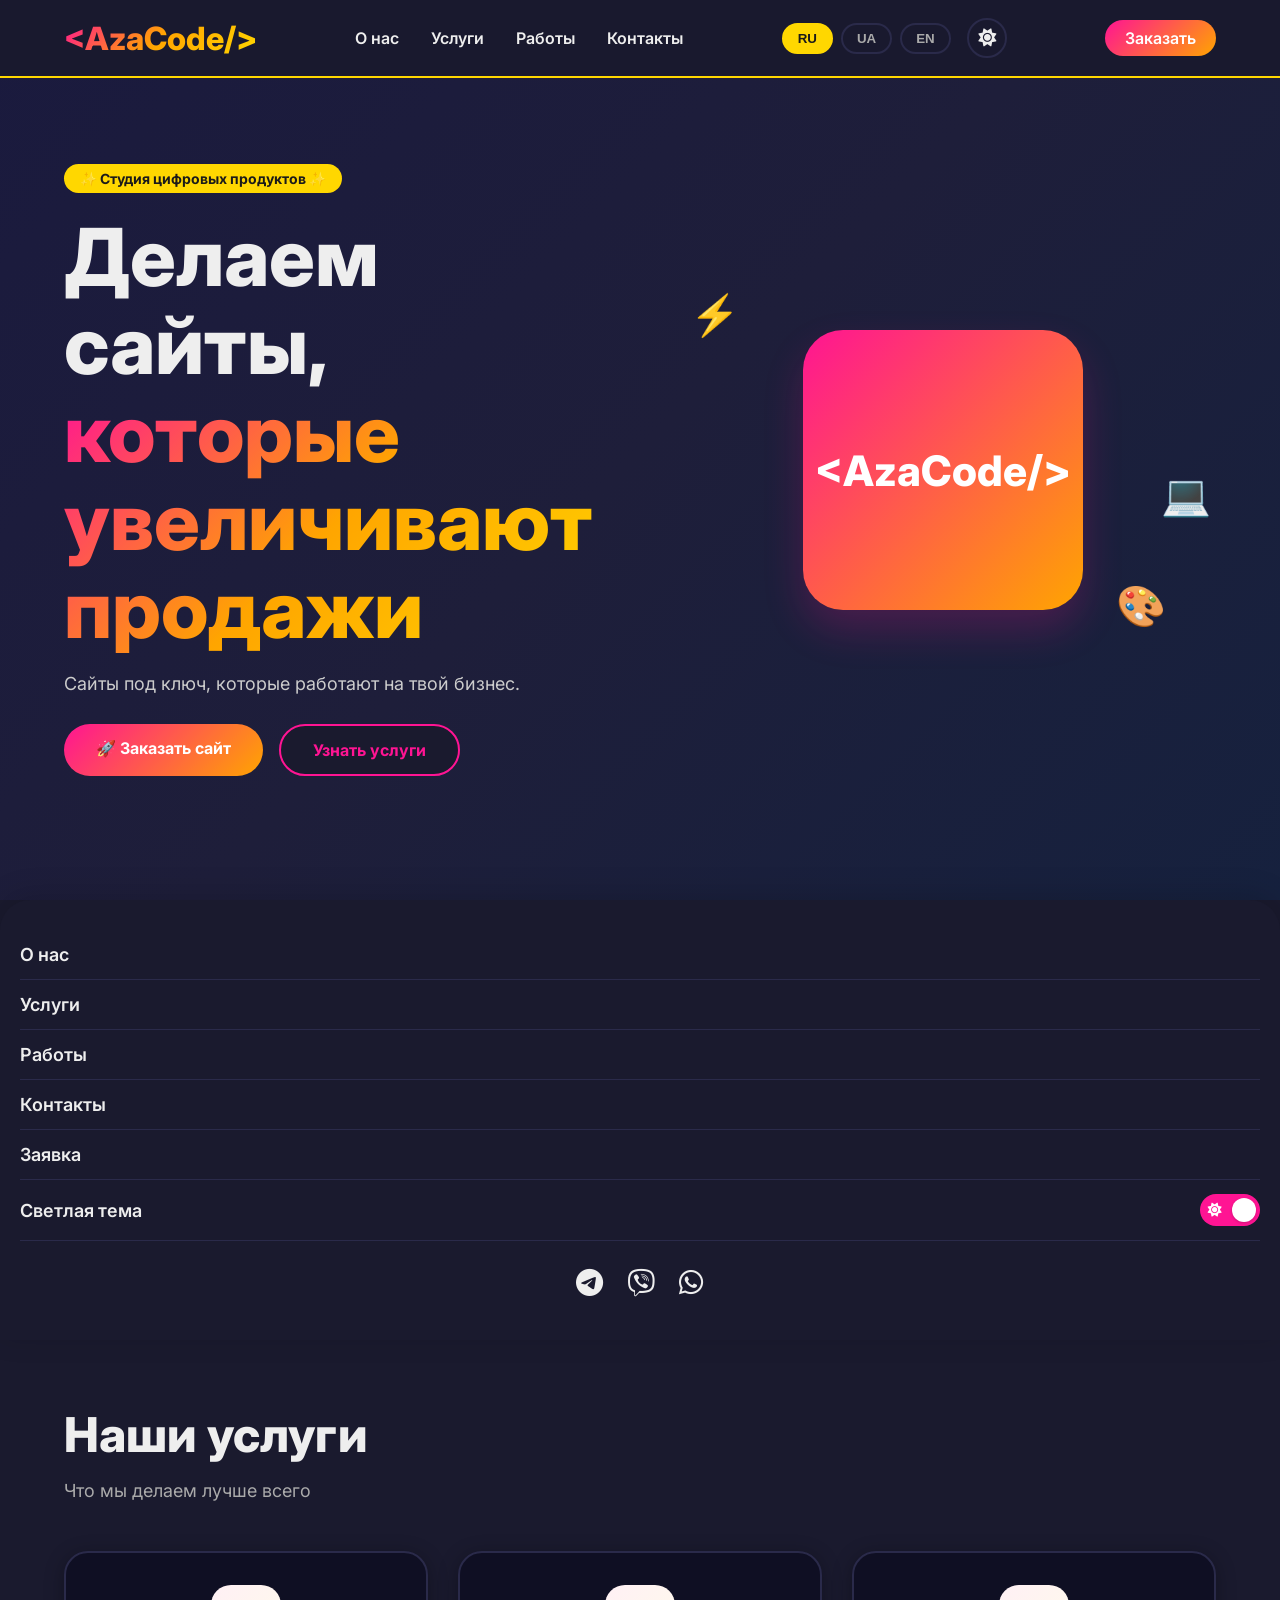
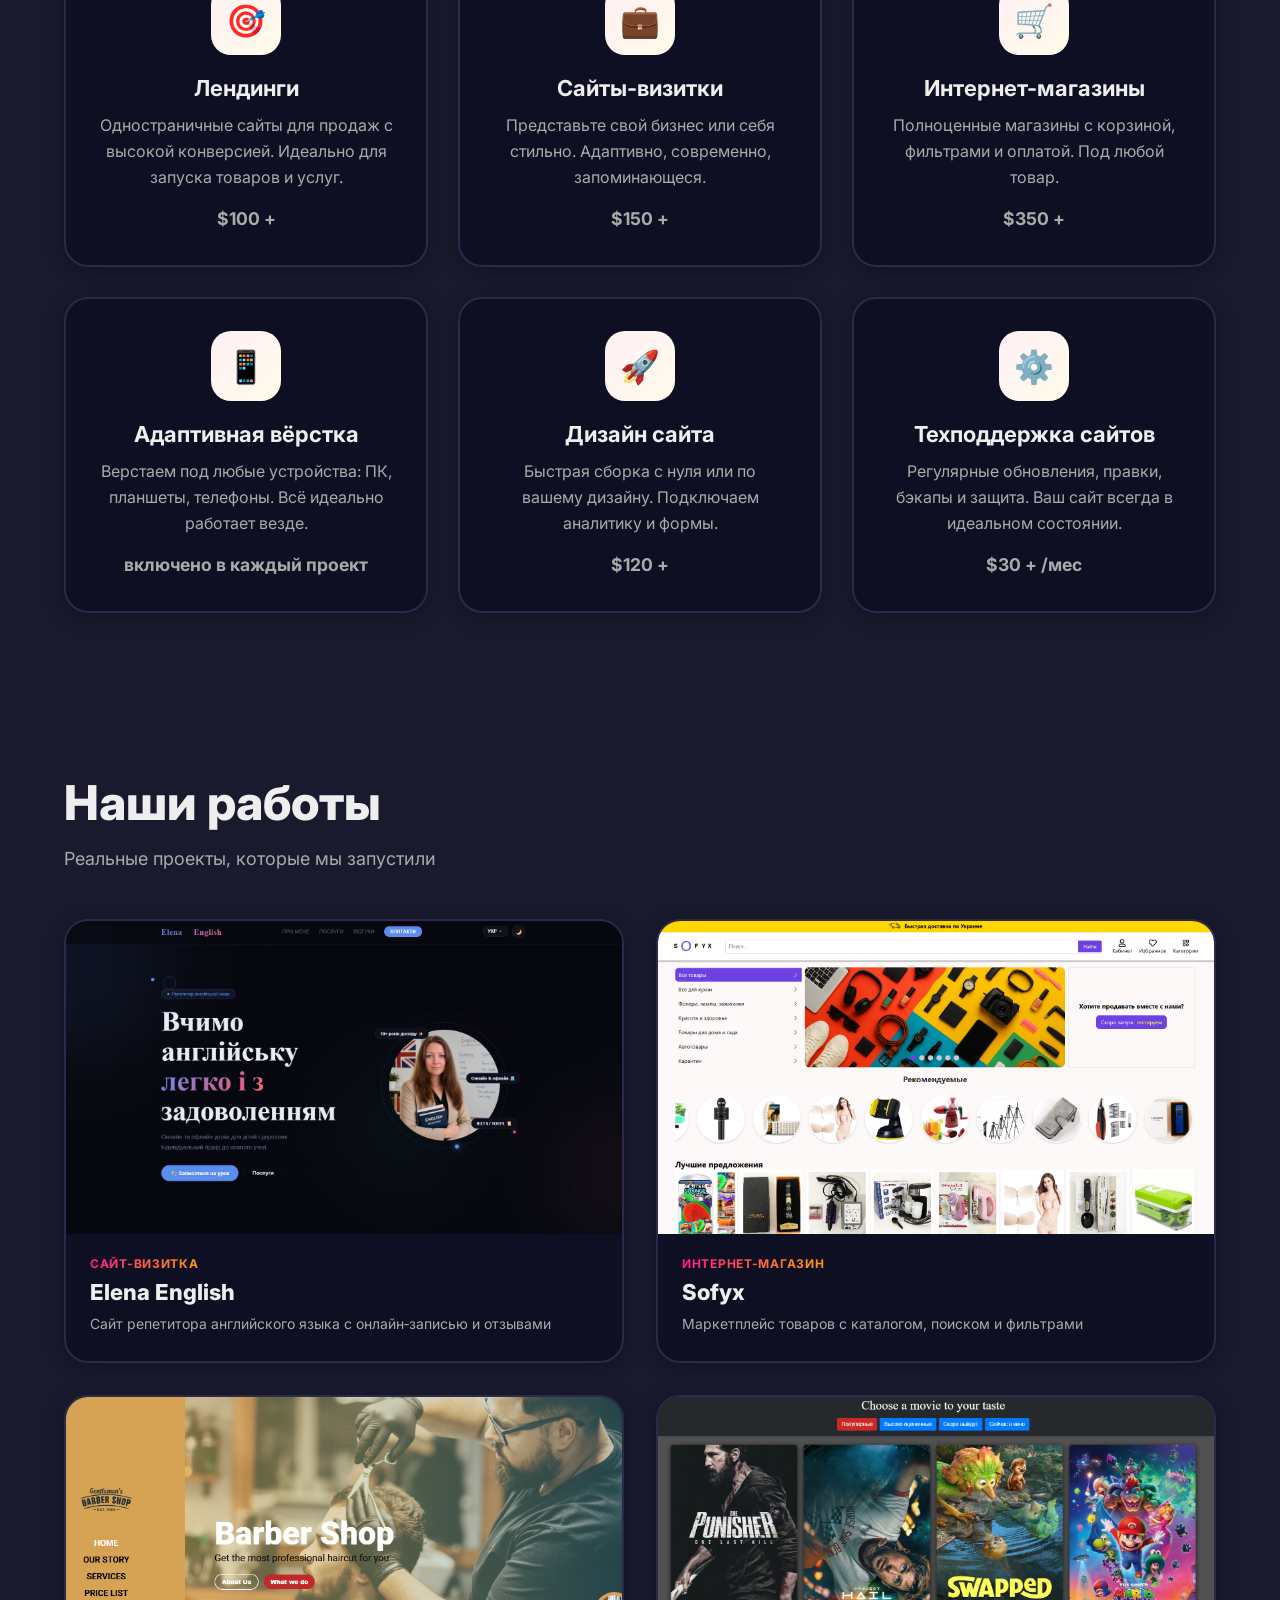
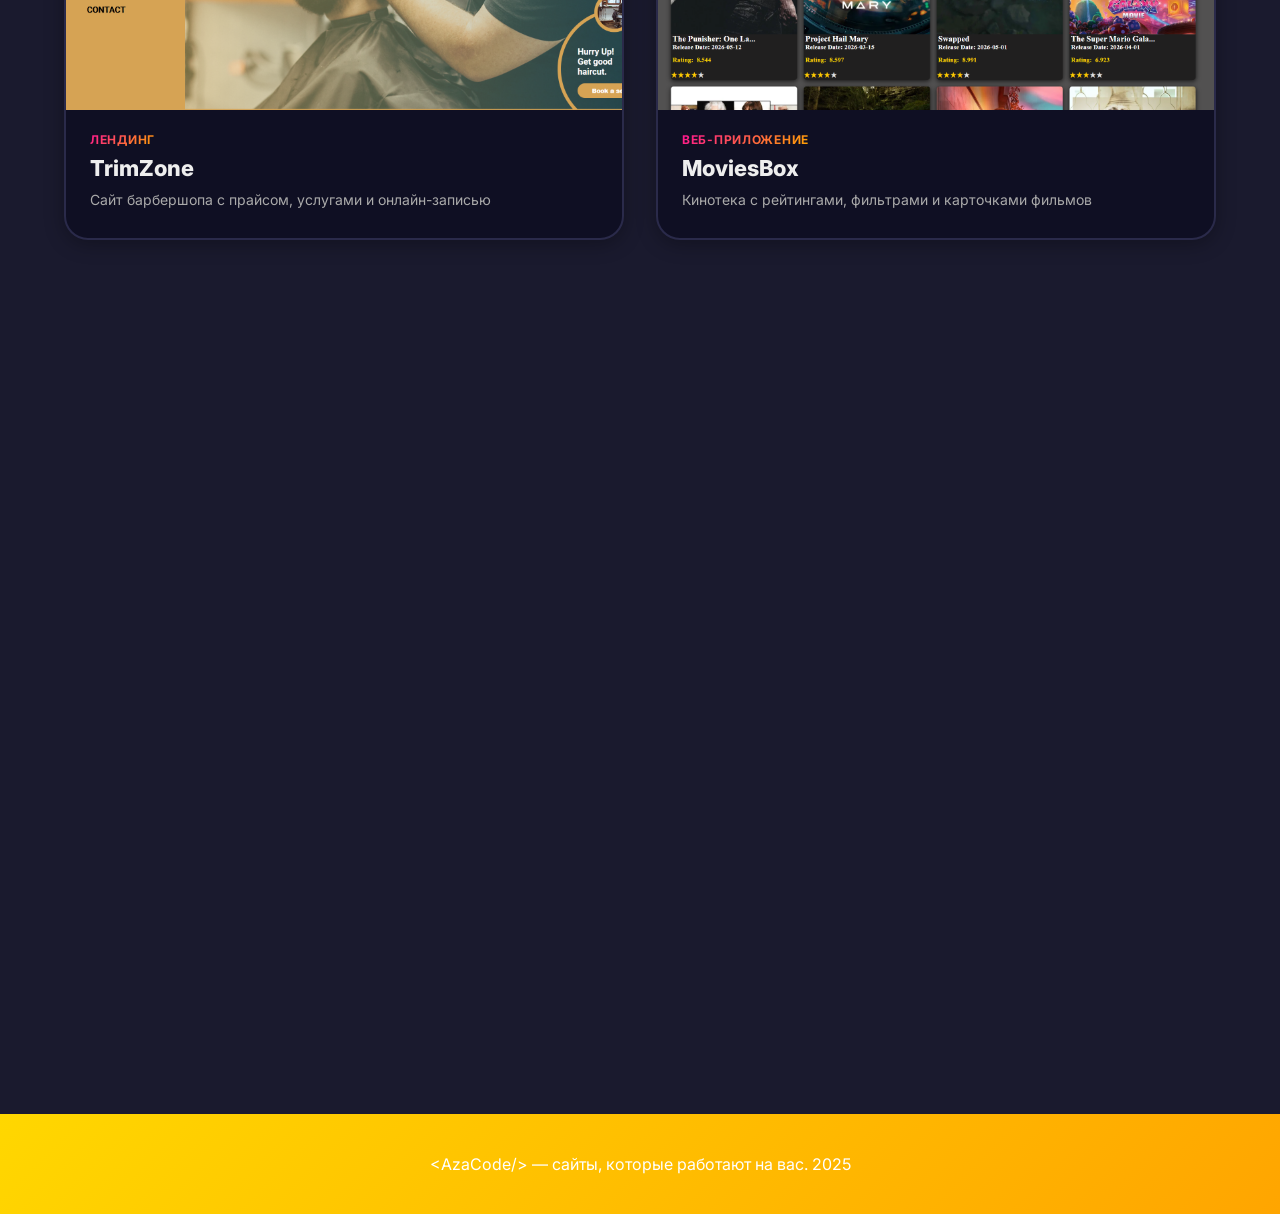
==== index.html @ 46fecec4 "add gt4 new" ====
<!doctype html>
<html lang="ru">
   <head>
      <meta charset="UTF-8" />
      <meta
         name="description"
         content="AzaCode — разработка сайтов под ключ. Лендинги, интернет-магазины, сайты-визитки. Быстро, современно, с гарантией результата."
      />
      <meta
         name="keywords"
         content="разработка сайтов, лендинг, интернет-магазин, сайт под ключ, веб-дизайн"
      />
      <meta name="robots" content="index, follow" />
      <meta
         property="og:title"
         content="AzaCode | Разработка сайтов под ключ"
      />
      <meta
         property="og:description"
         content="Лендинги, магазины, визитки. Сайты которые работают на твой бизнес."
      />
      <meta property="og:url" content="https://azacode.pro/" />
      <meta property="og:type" content="website" />
      <meta name="viewport" content="width=device-width,initial-scale=1" />
      <title>AzaCode | Разработка сайтов под ключ</title>
      <link
         href="https://fonts.googleapis.com/css2?family=Inter:opsz,wght@14..32,400;14..32,500;14..32,600;14..32,700;14..32,800&display=swap"
         rel="stylesheet"
      />
      <link
         rel="stylesheet"
         href="https://cdnjs.cloudflare.com/ajax/libs/font-awesome/6.5.1/css/all.min.css"
      />
      <link rel="icon" type="image/png" sizes="32x32" href="img/logo.png" />
      <link rel="apple-touch-icon" sizes="180x180" href="img/logo.png" />
      <link rel="stylesheet" href="style.css" />

      <!-- Google tag (gtag.js) -->
      <script
         async
         src="https://www.googletagmanager.com/gtag/js?id=G-RHN0XKYNJ7"
      ></script>
      <script>
         window.dataLayer = window.dataLayer || [];
         function gtag() {
            dataLayer.push(arguments);
         }
         gtag("js", new Date());
         gtag("config", "G-RHN0XKYNJ7");
         gtag("config", "AW-18307863906");
      </script>
   </head>

   <body>
      <!-- Навигация -->
      <nav>
         <div class="container">
            <a href="#" class="logo">&lt;AzaCode/&gt;</a>

            <ul class="nav-links">
               <li><a href="#about" data-nav="about">О нас</a></li>
               <li><a href="#services" data-nav="services">Услуги</a></li>
               <li><a href="#works" data-nav="works">Работы</a></li>
               <li><a href="#contact" data-nav="contact">Контакты</a></li>
               <li><a href="#contactForm" data-nav="contactForm">Заявка</a></li>
            </ul>

            <div class="controls">
               <div class="lang-switch desktop-lang">
                  <button class="lang-btn active" data-lang="ru">RU</button>
                  <button class="lang-btn" data-lang="uk">UA</button>
                  <button class="lang-btn" data-lang="en">EN</button>
               </div>
               <button
                  class="theme-toggle"
                  id="themeToggle"
                  aria-label="Переключить тему"
               >
                  <i class="fas fa-moon"></i>
               </button>
            </div>

            <a href="#contactForm" class="order-btn">Заказать</a>

            <!-- Мобильный дропдаун языка -->
            <div class="nav-lang-mobile" id="navLangMobile">
               <button class="nav-lang-trigger" id="navLangTrigger">
                  <span id="navLangCurrent">РУС</span>
                  <i class="fas fa-chevron-down" id="navLangArrow"></i>
               </button>
               <div class="nav-lang-dropdown" id="navLangDropdown">
                  <button class="nav-lang-option active" data-lang="ru">
                     РУС
                  </button>
                  <button class="nav-lang-option" data-lang="uk">УКР</button>
                  <button class="nav-lang-option" data-lang="en">ENG</button>
               </div>
            </div>

            <button class="hamburger" id="hamburgerBtn">
               <span></span><span></span><span></span>
            </button>
         </div>
      </nav>

      <!-- мобильное меню -->
      <div class="mobile-nav" id="mobileNav">
         <a href="#about" class="mobile-link" data-nav="about">О нас</a>
         <a href="#services" class="mobile-link" data-nav="services">Услуги</a>
         <a href="#works" class="mobile-link" data-nav="works">Работы</a>
         <a href="#contact" class="mobile-link" data-nav="contact">Контакты</a>
         <a href="#contactForm" class="mobile-link" data-nav="contactForm"
            >Заявка</a
         >

         <div class="mobile-theme-row">
            <span>Тёмная тема</span>
            <button class="theme-toggle-mobile" id="themeToggleMobile">
               <i class="fas fa-moon"></i>
            </button>
         </div>

         <div class="mobile-social">
            <a href="#" style="pointer-events: none; opacity: 0.4">
               <i class="fab fa-tiktok"></i>
            </a>
            <a href="https://t.me/albertovich_alex" target="_blank">
               <i class="fab fa-telegram"></i>
            </a>
            <a href="viber://chat?number=+380962363025" target="_blank">
               <i class="fab fa-viber"></i>
            </a>
            <a href="https://wa.me/380962363025" target="_blank">
               <i class="fab fa-whatsapp"></i>
            </a>
            <a href="#" style="pointer-events: none; opacity: 0.4">
               <i class="fab fa-instagram"></i>
            </a>
            <a href="#" style="pointer-events: none; opacity: 0.4">
               <i class="fab fa-facebook"></i>
            </a>
         </div>
         <div class="mobile-lang">
            <button class="lang-btn active" data-lang="ru">RU</button>
            <button class="lang-btn" data-lang="uk">UA</button>
            <button class="lang-btn" data-lang="en">EN</button>
         </div>
      </div>
      <div class="mobile-theme"></div>

      <!-- hero -->
      <section class="hero">
         <div class="container">
            <div class="hero-grid">
               <div class="fly-from-center">
                  <div class="hero-badge">✨ Студия цифровых продуктов ✨</div>
                  <h1>
                     <span>Делаем сайты,</span
                     ><span class="accent-text"
                        >которые увеличивают продажи</span
                     >
                  </h1>
                  <p>Сайты под ключ, которые работают на твой бизнес.</p>
                  <div class="hero-buttons">
                     <a href="#contactForm" class="btn btn-primary"
                        >🚀 Заказать сайт</a
                     >
                     <a href="#services" class="btn btn-outline"
                        >Узнать услуги</a
                     >
                  </div>
               </div>
               <div class="hero-visual fly-from-center">
                  <div class="floating-box">&lt;AzaCode/&gt;</div>
                  <div class="floating-icon1">⚡</div>
                  <div class="floating-icon2">🎨</div>
                  <div class="floating-icon3">💻</div>
               </div>
            </div>
         </div>
      </section>

      <!-- О нас -->
      <section id="about">
         <div class="container">
            <div class="about-content fade-up">
               <h2 class="section-title">О нас</h2>
               <p>
                  <strong
                     ><span class="accent-logo">&lt;AzaCode/&gt;</span></strong
                  >
                  <span id="aboutText">
                     — это команда разработчиков и дизайнеров, которые создают
                     сайты, решающие задачи бизнеса. Мы любим яркий дизайн,
                     быструю вёрстку и довольных клиентов. Работаем под ключ —
                     от идеи до запуска. Ваш успех — наша главная цель!</span
                  >
               </p>
            </div>
         </div>
      </section>

      <!-- services -->
      <section id="services">
         <div class="container">
            <h2 class="section-title fade-up">Наши услуги</h2>
            <p class="section-sub fade-up">Что мы делаем лучше всего</p>
            <div class="services-grid">
               <div class="service-card fade-up">
                  <div class="service-icon">🎯</div>
                  <h3>Лендинги</h3>
                  <p>
                     Одностраничные сайты для продаж с высокой конверсией.
                     Идеально для запуска товаров и услуг.
                  </p>
                  <p class="service-price">$100 +</p>
               </div>
               <div class="service-card fade-up">
                  <div class="service-icon">💼</div>
                  <h3>Сайты-визитки</h3>
                  <p>
                     Представьте свой бизнес или себя стильно. Адаптивно,
                     современно, запоминающеся.
                  </p>
                  <p class="service-price">$150 +</p>
               </div>
               <div class="service-card fade-up">
                  <div class="service-icon">🛒</div>
                  <h3>Интернет-магазины</h3>
                  <p>
                     Полноценные магазины с корзиной, фильтрами и оплатой. Под
                     любой товар.
                  </p>
                  <p class="service-price">$350 +</p>
               </div>
               <div class="service-card fade-up">
                  <div class="service-icon">📱</div>
                  <h3>Адаптивная вёрстка</h3>
                  <p>
                     Верстаем под любые устройства: ПК, планшеты, телефоны. Всё
                     идеально работает везде.
                  </p>
                  <p class="service-price">включено в каждый проект</p>
               </div>
               <div class="service-card fade-up">
                  <div class="service-icon">🚀</div>
                  <h3>Дизайн сайта</h3>
                  <p>
                     Быстрая сборка с нуля или по вашему дизайну. Подключаем
                     аналитику и формы.
                  </p>
                  <p class="service-price">$120 +</p>
               </div>
               <div class="service-card fade-up">
                  <div class="service-icon">⚙️</div>
                  <h3>Техподдержка сайтов</h3>
                  <p>
                     Регулярные обновления, правки, бэкапы и защита. Ваш сайт
                     всегда в идеальном состоянии.
                  </p>
                  <p class="service-price">$30 + /мес</p>
               </div>
            </div>
         </div>
      </section>

      <!-- works -->
      <section id="works">
         <div class="container">
            <h2 class="section-title fade-up">Наши работы</h2>
            <p class="section-sub fade-up">
               Реальные проекты, которые мы запустили
            </p>
            <div class="portfolio-grid">
               <a
                  href="https://english-site-chi.vercel.app/"
                  target="_blank"
                  class="portfolio-card fade-up"
               >
                  <div class="portfolio-img-wrap">
                     <img
                        src="img/english-site.jpg"
                        alt="Elena English"
                        class="portfolio-img"
                     />
                     <div class="portfolio-hover">
                        <span class="portfolio-visit"
                           >Открыть сайт <i class="fas fa-arrow-right"></i
                        ></span>
                     </div>
                  </div>
                  <div class="portfolio-info">
                     <span class="portfolio-tag">Сайт-визитка</span>
                     <h3 class="portfolio-title">Elena English</h3>
                     <p class="portfolio-desc">
                        Сайт репетитора английского языка с онлайн‑записью и
                        отзывами
                     </p>
                  </div>
               </a>
               <a
                  href="https://sofyx.vercel.app/"
                  target="_blank"
                  class="portfolio-card fade-up"
               >
                  <div class="portfolio-img-wrap">
                     <img
                        src="img/sofyx-site.jpg"
                        alt="Sofyx"
                        class="portfolio-img"
                     />
                     <div class="portfolio-hover">
                        <span class="portfolio-visit"
                           >Открыть сайт <i class="fas fa-arrow-right"></i
                        ></span>
                     </div>
                  </div>
                  <div class="portfolio-info">
                     <span class="portfolio-tag">Интернет-магазин</span>
                     <h3 class="portfolio-title">Sofyx</h3>
                     <p class="portfolio-desc">
                        Маркетплейс товаров с каталогом, поиском и фильтрами
                     </p>
                  </div>
               </a>
               <a
                  href="https://trimzone.vercel.app/"
                  target="_blank"
                  class="portfolio-card fade-up"
               >
                  <div class="portfolio-img-wrap">
                     <img
                        src="img/trimzone-site.jpg"
                        alt="TrimZone"
                        class="portfolio-img"
                     />
                     <div class="portfolio-hover">
                        <span class="portfolio-visit"
                           >Открыть сайт <i class="fas fa-arrow-right"></i
                        ></span>
                     </div>
                  </div>
                  <div class="portfolio-info">
                     <span class="portfolio-tag">Лендинг</span>
                     <h3 class="portfolio-title">TrimZone</h3>
                     <p class="portfolio-desc">
                        Сайт барбершопа с прайсом, услугами и онлайн-записью
                     </p>
                  </div>
               </a>
               <a
                  href="https://moviesbox.vercel.app/"
                  target="_blank"
                  class="portfolio-card fade-up"
               >
                  <div class="portfolio-img-wrap">
                     <img
                        src="img/moviesbox-site.jpg"
                        alt="MoviesBox"
                        class="portfolio-img"
                     />
                     <div class="portfolio-hover">
                        <span class="portfolio-visit"
                           >Открыть сайт <i class="fas fa-arrow-right"></i
                        ></span>
                     </div>
                  </div>
                  <div class="portfolio-info">
                     <span class="portfolio-tag">Веб-приложение</span>
                     <h3 class="portfolio-title">MoviesBox</h3>
                     <p class="portfolio-desc">
                        Кинотека с рейтингами, фильтрами и карточками фильмов
                     </p>
                  </div>
               </a>
            </div>
         </div>
      </section>

      <!-- contact -->
      <section id="contact">
         <div class="container">
            <div class="contact-grid">
               <div class="slide-left">
                  <h2 class="section-title">Свяжитесь с нами</h2>
                  <p class="section-sub">
                     Мы на связи 24/7. Напишите — обсудим ваш проект
                  </p>
                  <div class="social-links">
                     <a
                        href="https://wa.me/380962363025"
                        target="_blank"
                        class="social-link"
                        ><i class="fab fa-whatsapp"></i> WhatsApp</a
                     >
                     <a
                        href="https://t.me/albertovich_alex"
                        target="_blank"
                        class="social-link"
                        ><i class="fab fa-telegram"></i> Telegram</a
                     >
                     <a
                        href="viber://chat?number=+380962363025"
                        target="_blank"
                        class="social-link"
                        ><i class="fab fa-viber"></i> Viber</a
                     >
                     <a
                        href="#"
                        style="pointer-events: none; opacity: 0.4"
                        class="social-link"
                     >
                        <i class="fab fa-tiktok"></i> TikTok
                        <span class="soon-badge">скоро</span>
                     </a>
                     <a
                        href="#"
                        style="pointer-events: none; opacity: 0.4"
                        class="social-link"
                     >
                        <i class="fab fa-instagram"></i> Instagram
                        <span class="soon-badge">скоро</span>
                     </a>
                     <a
                        href="#"
                        style="pointer-events: none; opacity: 0.4"
                        class="social-link"
                     >
                        <i class="fab fa-facebook"></i> Facebook
                        <span class="soon-badge">скоро</span>
                     </a>
                  </div>
               </div>
               <div class="contact-form slide-right" id="contactForm">
                  <h3 style="margin-bottom: 20px">Отправить заявку</h3>
                  <form id="requestForm">
                     <div class="form-group">
                        <input
                           type="text"
                           id="userName"
                           placeholder="Ваше имя"
                           required
                        />
                        <span class="error-msg" id="nameError"></span>
                     </div>

                     <!-- выбор связи  -->
                     <div class="form-group">
                        <label class="radio-label" id="contactMethodLabel"
                           >Выберите удобную связь</label
                        >
                        <div class="contact-method" id="contactMethod">
                           <label class="radio-option">
                              <input
                                 type="radio"
                                 name="contactMethod"
                                 value="Telegram"
                                 checked
                                 required
                              />
                              <span
                                 ><i class="fab fa-telegram"></i> Telegram</span
                              >
                           </label>
                           <label class="radio-option">
                              <input
                                 type="radio"
                                 name="contactMethod"
                                 value="Viber"
                              />
                              <span><i class="fab fa-viber"></i> Viber</span>
                           </label>
                           <label class="radio-option">
                              <input
                                 type="radio"
                                 name="contactMethod"
                                 value="WhatsApp"
                              />
                              <span
                                 ><i class="fab fa-whatsapp"></i> WhatsApp</span
                              >
                           </label>
                        </div>
                        <span class="error-msg" id="methodError"></span>
                     </div>
                     <!-- выбор связи  -->

                     <div class="form-group">
                        <input
                           type="text"
                           id="userContact"
                           placeholder="+380 XX XXX XX XX"
                           required
                        />
                        <span class="error-msg" id="contactError"></span>
                     </div>
                     <div class="form-group">
                        <textarea
                           id="userMessage"
                           placeholder="Кратко опишите задачу: какой сайт нужен, сроки, бюджет"
                           required
                           maxlength="99"
                        ></textarea>
                        <span class="char-counter" id="charCounter"
                           >0 / 99</span
                        >
                        <span class="error-msg" id="messageError"></span>
                     </div>
                     <button type="submit" class="submit-btn" id="submitBtn">
                        📩 Отправить →
                     </button>
                  </form>
               </div>
            </div>
         </div>
      </section>

      <!-- footer -->
      <footer>
         <div class="container">
            <p>
               &lt;AzaCode/&gt;<span id="footerText">
                  — сайты, которые работают на вас. 2025</span
               >
            </p>
         </div>
      </footer>

      <button id="scrollToTopBtn" class="scroll-to-top" aria-label="Наверх">
         <i class="fas fa-arrow-up"></i>
      </button>

      <script src="notify.js"></script>
      <script src="script.js"></script>
   </body>
</html>
---- style.css ----
* {
   margin: 0;
   padding: 0;
   box-sizing: border-box;
}

:root {
   --pink: #ff1493;
   --green: #0f0;
   --yellow: #ffd700;
   --blue: #00bfff;
   --orange: #ffa500;
   --light-pink: #fff0f5;
   --light-green: #f0fff0;
   --light-yellow: #fffbea;
   --light-blue: #f0f8ff;

   --bg-primary: #ffffff;
   --bg-secondary: #f9f9f9;
   --text-primary: #1a1a1a;
   --text-secondary: #555555;
   --text-muted: #666666;
   --border-light: #eeeeee;
   --card-bg: #ffffff;
   --nav-bg: rgba(255, 255, 255, 0.95);
   --mobile-nav-bg: #ffffff;
   --hero-gradient: linear-gradient(
      135deg,
      var(--light-pink) 0%,
      var(--light-yellow) 50%,
      var(--light-green) 100%
   );
   --about-bg: linear-gradient(135deg, var(--light-blue), var(--light-green));
   --work-card-bg: linear-gradient(135deg, #f9f9f9, #fff);
   --work-card-border: 2px dashed var(--orange);
   --work-card-hover-bg: linear-gradient(135deg, #fff, #fff8f0);
   --social-link-bg: var(--light-pink);
   --social-link-hover-bg: var(--pink);
   --shadow-sm: 0 4px 20px rgba(0, 0, 0, 0.05);
   --shadow-md: 0 20px 40px rgba(255, 20, 147, 0.3);
   --shadow-lg: 0 15px 35px rgba(255, 165, 0, 0.2);
}

[data-theme="dark"] {
   --bg-primary: #1a1a2e;
   --bg-secondary: #16213e;
   --text-primary: #eeeeee;
   --text-secondary: #cccccc;
   --text-muted: #aaaaaa;
   --border-light: #2a2a4a;
   --card-bg: #0f0f23;
   --nav-bg: rgba(26, 26, 46, 0.95);
   --mobile-nav-bg: #1a1a2e;
   --hero-gradient: linear-gradient(
      135deg,
      #1a1a3e 0%,
      #1e1e3a 50%,
      #16213e 100%
   );
   --about-bg: linear-gradient(135deg, #1a2a4a, #1a3a2a);
   --work-card-bg: linear-gradient(135deg, #0f0f23, #16213e);
   --work-card-border: 2px dashed #ffa500;
   --work-card-hover-bg: linear-gradient(135deg, #1a1a3e, #2a2a4e);
   --social-link-bg: #2a2a4a;
   --social-link-hover-bg: var(--pink);
   --shadow-sm: 0 4px 20px rgba(0, 0, 0, 0.3);
   --shadow-md: 0 20px 40px rgba(255, 20, 147, 0.2);
   --shadow-lg: 0 15px 35px rgba(255, 165, 0, 0.15);
}

body {
   font-family: "Inter", sans-serif;
   background: var(--bg-primary);
   color: var(--text-primary);
   overflow-x: hidden;
   transition:
      background 0.3s ease,
      color 0.3s ease;
}

@keyframes float1 {
   0%,
   100% {
      transform: translateY(0);
   }
   50% {
      transform: translateY(-8px);
   }
}

@keyframes float2 {
   0%,
   100% {
      transform: translateY(0);
   }
   50% {
      transform: translateY(-12px);
   }
}

@keyframes pulse {
   0%,
   100% {
      transform: scale(1);
   }
   50% {
      transform: scale(1.05);
   }
}

@keyframes btnSuccess {
   0% {
      background: linear-gradient(135deg, var(--pink), var(--orange));
   }
   100% {
      background: linear-gradient(135deg, var(--green), var(--yellow));
   }
}
/* анимация первого блока  */
/* .fly-from-center {
   opacity: 0;
   transform: scale(0) rotate(360deg);
   transition: all 0.7s cubic-bezier(0.34, 1.2, 0.55, 1);
}

.fly-from-center.visible {
   opacity: 1;
   transform: scale(1) rotate(0);
} */

.fade-up {
   opacity: 0;
   transform: translateY(40px);
   transition: all 0.7s ease;
}
.fade-up.visible {
   opacity: 1;
   transform: translateY(0);
}

.slide-left {
   opacity: 0;
   transform: translateX(-60px);
   transition: all 0.6s ease;
}
.slide-left.visible {
   opacity: 1;
   transform: translateX(0);
}

.slide-right {
   opacity: 0;
   transform: translateX(60px);
   transition: all 0.6s ease;
}
.slide-right.visible {
   opacity: 1;
   transform: translateX(0);
}

.container {
   max-width: 1200px;
   margin: 0 auto;
   padding: 0 24px;
}

html {
   scroll-behavior: smooth;
}

nav {
   position: fixed;
   top: 0;
   left: 0;
   right: 0;
   background: var(--nav-bg);
   backdrop-filter: blur(10px);
   padding: 18px 0;
   z-index: 1000;
   border-bottom: 2px solid var(--yellow);
   transition: background 0.3s ease;
}

nav .container {
   display: flex;
   justify-content: space-between;
   align-items: center;
}

.logo {
   font-size: 32px;
   font-weight: 800;
   background: linear-gradient(
      135deg,
      var(--pink),
      var(--orange),
      var(--yellow)
   );
   -webkit-background-clip: text;
   -webkit-text-fill-color: transparent;
   text-decoration: none;
   animation: float1 3s infinite;
}

.nav-links {
   display: flex;
   gap: 32px;
   list-style: none;
}

.nav-links a {
   text-decoration: none;
   color: var(--text-primary);
   font-weight: 600;
   transition: all 0.3s;
   position: relative;
   padding-bottom: 5px;
}

.nav-links a:hover {
   color: var(--pink);
   transform: translateY(-2px);
}

.nav-links a.active {
   color: var(--pink);
}

.nav-links a.active::after {
   content: "";
   position: absolute;
   bottom: -5px;
   left: 0;
   width: 100%;
   height: 2px;
   background: var(--pink);
   border-radius: 2px;
}

.controls {
   display: flex;
   align-items: center;
   gap: 16px;
}

.lang-switch {
   display: flex;
   gap: 8px;
}

.lang-btn {
   background: none;
   border: 2px solid var(--border-light);
   border-radius: 30px;
   padding: 6px 14px;
   cursor: pointer;
   font-weight: 600;
   color: var(--text-muted);
   transition: all 0.3s;
}

.lang-btn.active {
   background: var(--yellow);
   border-color: var(--yellow);
   color: #1a1a1a;
}

.theme-toggle {
   background: none;
   border: 2px solid var(--border-light);
   border-radius: 50%;
   width: 40px;
   height: 40px;
   cursor: pointer;
   font-size: 18px;
   color: var(--text-primary);
   transition: all 0.3s;
   display: flex;
   align-items: center;
   justify-content: center;
}

.theme-toggle:hover {
   border-color: var(--pink);
   color: var(--pink);
   transform: rotate(15deg);
}

.order-btn {
   background: linear-gradient(135deg, var(--pink), var(--orange));
   color: #fff !important;
   padding: 8px 20px;
   border-radius: 40px;
   text-decoration: none;
   font-weight: 600;
   animation: pulse 2s infinite;
   transition: transform 0.3s;
}

.order-btn:hover {
   transform: translateY(-2px);
}
.hamburger {
   display: none;
   background: none;
   border: none;
   cursor: pointer;
   width: 32px;
   height: 32px;
   position: relative;
   flex-shrink: 0;
}

.hamburger span {
   display: block;
   width: 24px;
   height: 2.5px;
   background: linear-gradient(135deg, var(--pink), var(--orange));
   border-radius: 3px;
   transition: all 0.3s ease;
   position: absolute;
   left: 4px;
}

.hamburger span:nth-child(1) {
   top: 8px;
}

.hamburger span:nth-child(2) {
   top: 15px;
}

.hamburger span:nth-child(3) {
   top: 22px;
}

.hamburger.open span:nth-child(1) {
   transform: rotate(45deg);
   top: 15px;
   left: 4px;
}

.hamburger.open span:nth-child(2) {
   opacity: 0;
   transform: scale(0);
}

.hamburger.open span:nth-child(3) {
   transform: rotate(-45deg);
   top: 15px;
   left: 4px;
}

/* ── Мобильный дропдаун языка в шапке ── */
.nav-lang-mobile {
   display: none;
   position: relative;
   flex-shrink: 0;
}

.nav-lang-trigger {
   display: flex;
   align-items: center;
   gap: 4px;
   background: var(--card-bg);
   border: 1.5px solid var(--border-light);
   border-radius: 8px;
   padding: 5px 9px;
   cursor: pointer;
   font-size: 12px;
   font-weight: 700;
   color: var(--text-primary);
   transition: all 0.2s;
   white-space: nowrap;
   font-family: "Inter", sans-serif;
}

.nav-lang-trigger i {
   font-size: 9px;
   color: var(--text-muted);
   transition: transform 0.2s;
}

.nav-lang-mobile.open .nav-lang-trigger {
   border-color: var(--pink);
   color: var(--pink);
}

.nav-lang-mobile.open .nav-lang-trigger i {
   transform: rotate(180deg);
   color: var(--pink);
}

.nav-lang-dropdown {
   position: absolute;
   top: calc(100% + 6px);
   left: 50%;
   transform: translateX(-50%) translateY(-4px);
   background: var(--card-bg);
   border: 1.5px solid var(--border-light);
   border-radius: 10px;
   overflow: hidden;
   opacity: 0;
   visibility: hidden;
   transition: all 0.2s ease;
   z-index: 1100;
   min-width: 76px;
   box-shadow: 0 8px 20px rgba(0, 0, 0, 0.12);
}

.nav-lang-mobile.open .nav-lang-dropdown {
   opacity: 1;
   visibility: visible;
   transform: translateX(-50%) translateY(0);
}

.nav-lang-option {
   display: block;
   width: 100%;
   padding: 9px 14px;
   background: none;
   border: none;
   border-bottom: 1px solid var(--border-light);
   font-size: 12px;
   font-weight: 700;
   color: var(--text-muted);
   cursor: pointer;
   text-align: center;
   transition: all 0.15s;
   font-family: "Inter", sans-serif;
}

.nav-lang-option:last-child {
   border-bottom: none;
}

.nav-lang-option.active {
   color: var(--pink);
}

.nav-lang-option:hover:not(.active) {
   color: var(--text-primary);
   background: var(--bg-secondary);
}

/* ── Мобильное меню (бургер) ── */
.mobile-nav {
   position: fixed;
   bottom: 0;
   left: 0;
   right: 0;
   background: var(--mobile-nav-bg);
   padding: 30px 20px 40px;
   border-radius: 30px 30px 0 0;
   box-shadow: 0 -5px 30px rgba(0, 0, 0, 0.15);
   z-index: 999;
   transform: translateY(100%);
   transition: transform 0.4s cubic-bezier(0.32, 1, 0.68, 1);
}

.mobile-nav.open {
   transform: translateY(0);
}

.mobile-nav a {
   display: block;
   padding: 14px 0;
   text-decoration: none;
   font-weight: 600;
   color: var(--text-primary);
   font-size: 18px;
   border-bottom: 1px solid var(--border-light);
   transition: color 0.3s;
}

.mobile-nav a.active {
   color: var(--pink);
}

.mobile-social {
   display: flex;
   gap: 24px;
   margin-top: 25px;
   justify-content: center;
}

.mobile-social a {
   font-size: 28px;
   padding: 0;
   border-bottom: none;
   color: var(--text-primary);
}

.mobile-social a:hover {
   color: var(--pink);
}

.mobile-lang {
   display: flex;
   gap: 12px;
   justify-content: center;
   margin-top: 20px;
   padding-top: 15px;
   border-top: 1px solid var(--border-light);
}

/* ── Hero ── */
.hero {
   min-height: 100vh;
   display: flex;
   align-items: center;
   padding: 100px 0 60px;
   background: var(--hero-gradient);
   transition: background 0.3s ease;
}

.hero-grid {
   display: grid;
   grid-template-columns: 1fr 1fr;
   gap: 60px;
   align-items: center;
}

.hero h1 {
   font-size: clamp(48px, 8vw, 80px);
   font-weight: 800;
   line-height: 1.1;
   margin-bottom: 20px;
}

.hero h1 span {
   display: block;
}

.accent-text {
   background: linear-gradient(
      135deg,
      var(--pink),
      var(--orange),
      var(--yellow)
   );
   -webkit-background-clip: text;
   -webkit-text-fill-color: transparent;
}

.hero p {
   font-size: 18px;
   color: var(--text-secondary);
   margin-bottom: 30px;
}

.hero-buttons {
   display: flex;
   gap: 16px;
}

.btn {
   padding: 14px 32px;
   border-radius: 50px;
   text-decoration: none;
   font-weight: 700;
   transition: all 0.3s;
   display: inline-block;
}

.btn-primary {
   background: linear-gradient(135deg, var(--pink), var(--orange));
   color: #fff;
   animation: float1 2.5s infinite;
}

.btn-primary:hover {
   transform: translateY(-3px);
}

.btn-outline {
   border: 2px solid var(--pink);
   color: var(--pink);
   background: var(--bg-primary);
}

.btn-outline:hover {
   background: var(--pink);
   color: #fff;
}

.hero-badge {
   display: inline-block;
   background: var(--yellow);
   padding: 6px 16px;
   border-radius: 40px;
   font-size: 14px;
   font-weight: 700;
   margin-bottom: 20px;
   animation: float1 2s infinite;
   color: #1a1a1a;
}

.hero-visual {
   position: relative;
   min-height: 400px;
   display: flex;
   justify-content: center;
   align-items: center;
}

.floating-box {
   width: 280px;
   height: 280px;
   background: linear-gradient(135deg, var(--pink), var(--orange));
   border-radius: 40px;
   display: flex;
   align-items: center;
   justify-content: center;
   font-size: 42px;
   font-weight: 800;
   color: #fff;
   animation: float2 4s infinite;
   box-shadow: var(--shadow-md);
}

.floating-icon1,
.floating-icon2,
.floating-icon3 {
   position: absolute;
   font-size: 40px;
   animation: float1 3s infinite;
}

.floating-icon1 {
   top: 20px;
   left: 20px;
}
.floating-icon2 {
   bottom: 40px;
   right: 50px;
   animation-delay: 0.5s;
}
.floating-icon3 {
   top: 50%;
   right: 5px;
   animation-delay: 1s;
}

section {
   padding: 80px 0;
}

.section-title {
   font-size: clamp(32px, 5vw, 48px);
   font-weight: 800;
   margin-bottom: 16px;
}

.section-sub {
   color: var(--text-muted);
   font-size: 18px;
   margin-bottom: 50px;
}

.services-grid {
   display: grid;
   grid-template-columns: repeat(auto-fit, minmax(280px, 1fr));
   gap: 30px;
}

.service-card {
   background: var(--card-bg);
   border-radius: 24px;
   padding: 32px;
   box-shadow: var(--shadow-sm);
   border: 2px solid var(--border-light);
   transition: all 0.3s;
   text-align: center;
}

.service-card:hover {
   transform: translateY(-8px);
   border-color: var(--pink);
}

.service-icon {
   width: 70px;
   height: 70px;
   background: linear-gradient(135deg, var(--light-pink), var(--light-yellow));
   border-radius: 20px;
   display: flex;
   align-items: center;
   justify-content: center;
   font-size: 32px;
   margin: 0 auto 20px;
   animation: float1 2s infinite;
}

.service-card h3 {
   font-size: 22px;
   margin-bottom: 12px;
}

.service-card p {
   color: var(--text-muted);
   line-height: 1.6;
}

.service-price {
   margin-top: 12px;
   font-weight: 700;
   font-size: 1.1rem;
   color: var(--pink);
}

.about-content p {
   font-size: 18px;
   line-height: 1.6;
   max-width: 800px;
   margin: 20px auto 0;
   color: var(--text-secondary);
}

.contact-grid {
   display: grid;
   grid-template-columns: 1fr 1fr;
   gap: 50px;
}

.contact-form {
   background: var(--light-yellow);
   padding: 40px;
   border-radius: 30px;
   transition: background 0.3s ease;
}

[data-theme="dark"] .contact-form {
   background: #2a2a4a;
}

.form-group {
   margin-bottom: 20px;
   position: relative;
}

.form-group input,
.form-group textarea {
   width: 100%;
   padding: 14px 18px;
   border: 2px solid var(--border-light);
   border-radius: 16px;
   font-family: inherit;
   background: var(--bg-primary);
   color: var(--text-primary);
   transition: border 0.3s;
}

.form-group input:focus,
.form-group textarea:focus {
   outline: none;
   border-color: var(--pink);
}

.form-group textarea {
   min-height: 120px;
   resize: vertical;
}

.char-counter {
   display: block;
   text-align: right;
   font-size: 12px;
   color: var(--text-muted);
   margin-top: 5px;
}

.submit-btn {
   background: linear-gradient(135deg, var(--pink), var(--orange));
   color: #fff;
   width: 100%;
   padding: 14px;
   border: none;
   border-radius: 16px;
   font-weight: 700;
   font-size: 16px;
   cursor: pointer;
   transition: all 0.3s;
}

.submit-btn:hover {
   transform: translateY(-2px);
}

.submit-btn.success {
   animation: btnSuccess 0.5s forwards;
}

.error-msg {
   display: block;
   color: #ff4444;
   font-size: 12px;
   margin-top: 5px;
   min-height: 20px;
}

input.error,
textarea.error {
   border-color: #ff4444 !important;
}

.social-links {
   display: flex;
   flex-direction: column;
   gap: 16px;
}

.social-link {
   display: flex;
   align-items: center;
   gap: 16px;
   padding: 16px 20px;
   background: var(--social-link-bg);
   border-radius: 20px;
   text-decoration: none;
   color: var(--text-primary);
   font-weight: 600;
   transition: all 0.3s;
}

.social-link i {
   font-size: 28px;
}

.social-link:hover {
   transform: translateX(10px);
   background: var(--social-link-hover-bg);
   color: #fff;
}

footer {
   background: linear-gradient(135deg, var(--yellow), var(--orange));
   padding: 40px 0;
   text-align: center;
   color: #fff;
}

.container-logo,
.accent-logo {
   background: linear-gradient(
      135deg,
      var(--pink),
      var(--orange),
      var(--yellow)
   );
   -webkit-background-clip: text;
   -webkit-text-fill-color: transparent;
   background-clip: text;
   font-weight: 800;
}

/* ── Portfolio ── */
.portfolio-grid {
   display: grid;
   grid-template-columns: repeat(2, 1fr);
   gap: 32px;
}

.portfolio-card {
   text-decoration: none;
   color: inherit;
   background: var(--card-bg);
   border-radius: 24px;
   overflow: hidden;
   border: 2px solid var(--border-light);
   box-shadow: var(--shadow-sm);
   transition:
      transform 0.35s cubic-bezier(0.34, 1.2, 0.55, 1),
      box-shadow 0.35s ease,
      border-color 0.35s ease;
   display: flex;
   flex-direction: column;
}

.portfolio-card:hover {
   transform: translateY(-10px) scale(1.02);
   border-color: var(--pink);
   box-shadow: 0 20px 50px rgba(255, 20, 147, 0.18);
}

.portfolio-img-wrap {
   position: relative;
   width: 100%;
   aspect-ratio: 16 / 9;
   overflow: hidden;
   background: var(--bg-secondary);
}

.portfolio-img {
   width: 100%;
   height: 100%;
   object-fit: cover;
   object-position: top;
   display: block;
   transition: transform 0.5s ease;
}

.portfolio-card:hover .portfolio-img {
   transform: scale(1.06);
}

.portfolio-hover {
   position: absolute;
   inset: 0;
   background: linear-gradient(
      135deg,
      rgba(255, 20, 147, 0.82),
      rgba(255, 165, 0, 0.82)
   );
   display: flex;
   align-items: center;
   justify-content: center;
   opacity: 0;
   transition: opacity 0.3s ease;
   backdrop-filter: blur(2px);
}

.portfolio-card:hover .portfolio-hover {
   opacity: 1;
}

.portfolio-visit {
   color: #fff;
   font-weight: 700;
   font-size: 17px;
   display: flex;
   align-items: center;
   gap: 10px;
   background: rgba(255, 255, 255, 0.15);
   padding: 12px 26px;
   border-radius: 40px;
   border: 2px solid rgba(255, 255, 255, 0.5);
   transition: background 0.2s;
}

.portfolio-visit i {
   transition: transform 0.25s ease;
}

.portfolio-card:hover .portfolio-visit i {
   transform: translateX(5px);
}

.portfolio-info {
   padding: 22px 24px 26px;
   display: flex;
   flex-direction: column;
   gap: 8px;
   flex: 1;
}

.portfolio-tag {
   display: inline-block;
   width: fit-content;
   font-size: 12px;
   font-weight: 700;
   letter-spacing: 0.06em;
   text-transform: uppercase;
   background: linear-gradient(135deg, var(--pink), var(--orange));
   -webkit-background-clip: text;
   -webkit-text-fill-color: transparent;
   background-clip: text;
}

.portfolio-title {
   font-size: 22px;
   font-weight: 800;
   color: var(--text-primary);
   margin: 0;
   transition: color 0.3s;
}

.portfolio-card:hover .portfolio-title {
   color: var(--pink);
}

.portfolio-desc {
   font-size: 14px;
   color: var(--text-muted);
   line-height: 1.6;
   margin: 0;
}

/* ── Мобильный переключатель темы ── */
.theme-toggle-mobile {
   width: 60px;
   height: 32px;
   background: var(--border-light);
   border-radius: 50px;
   border: none;
   cursor: pointer;
   position: relative;
   transition: all 0.3s ease;
   display: flex;
   align-items: center;
   justify-content: space-between;
   padding: 0 8px;
}

.theme-toggle-mobile i {
   font-size: 14px;
   z-index: 1;
   transition: all 0.3s ease;
   color: #fbbf24;
}

.theme-toggle-mobile::before {
   content: "";
   position: absolute;
   width: 24px;
   height: 24px;
   background: white;
   border-radius: 50%;
   top: 4px;
   left: 4px;
   transition: transform 0.3s cubic-bezier(0.4, 0, 0.2, 1);
   box-shadow: 0 1px 3px rgba(0, 0, 0, 0.2);
}

[data-theme="dark"] .theme-toggle-mobile {
   background: var(--pink);
}

[data-theme="dark"] .theme-toggle-mobile::before {
   transform: translateX(28px);
}

[data-theme="dark"] .theme-toggle-mobile i {
   color: #ffffff;
}

.mobile-theme-row {
   display: flex;
   justify-content: space-between;
   align-items: center;
   padding: 14px 0;
   font-weight: 600;
   font-size: 18px;
   color: var(--text-primary);
   border-bottom: 1px solid var(--border-light);
}

/* ── Кнопка прокрутки вверх ── */
.scroll-to-top {
   position: fixed;
   bottom: 20px;
   right: 20px;
   width: 50px;
   height: 50px;
   background: linear-gradient(135deg, var(--pink), var(--orange));
   color: white;
   border: none;
   border-radius: 50%;
   cursor: pointer;
   font-size: 24px;
   display: flex;
   align-items: center;
   justify-content: center;
   opacity: 0;
   visibility: hidden;
   transition: all 0.3s ease;
   z-index: 999;
   box-shadow: 0 4px 12px rgba(0, 0, 0, 0.2);
}

.scroll-to-top.show {
   opacity: 1;
   visibility: visible;
}

.scroll-to-top:hover {
   transform: translateY(-5px);
   box-shadow: 0 6px 16px rgba(0, 0, 0, 0.3);
}

/* ── Адаптив ── */
html,
body {
   overflow-x: hidden;
   width: 100%;
   position: relative;
}

.hero-visual,
.floating-box,
.floating-icon1,
.floating-icon2,
.floating-icon3 {
   max-width: 100%;
   overflow-x: hidden;
}

@media (max-width: 900px) {
   /* Шапка */
   nav {
      padding: 10px 0;
   }
   nav .container {
      gap: 8px;
   }
   .theme-toggle {
      display: none;
   }
   .nav-links,
   .desktop-lang {
      display: none;
   }
   .hero-visual {
      display: none;
   }

   /* Лого */
   .logo {
      font-size: 20px;
   }

   /* Кнопка Заказать */
   .order-btn {
      font-size: 12px;
      padding: 6px 12px;
      border-radius: 30px;
   }

   /* Бургер */
   .hamburger {
      display: flex;
      flex-direction: column;
      justify-content: center;
      width: 26px;
      height: 26px;
   }
   .hamburger span {
      width: 22px;
      height: 2.5px;
   }
   .hamburger span:nth-child(1) {
      top: 4px;
   }
   .hamburger span:nth-child(2) {
      top: 11px;
   }
   .hamburger span:nth-child(3) {
      top: 18px;
   }

   /* Показываем мобильный дропдаун языка */
   .nav-lang-mobile {
      display: block;
   }

   /* Остальное */
   .hero-grid,
   .contact-grid {
      grid-template-columns: 1fr;
   }
   .hero-buttons {
      flex-direction: column;
      align-items: center;
   }
   .floating-box {
      width: 200px;
      height: 200px;
      font-size: 28px;
   }
   .services-grid {
      grid-template-columns: 1fr;
   }
   .about-content {
      padding: 30px;
   }
   .hero-grid .fly-from-center {
      opacity: 0;
      transform: translateX(var(--x, 0));
      transition: all 0.6s ease;
   }
   .hero-grid .fly-from-center.visible {
      opacity: 1;
      transform: translateX(0);
   }
   .hero-grid > div:first-child {
      --x: -60px;
   }
   .hero-grid > div:last-child {
      --x: 60px;
   }

   .scroll-to-top {
      width: 45px;
      height: 45px;
      bottom: 15px;
      right: 15px;
      font-size: 20px;
   }
}

@media (max-width: 700px) {
   .portfolio-grid {
      grid-template-columns: 1fr;
   }
}

@media (min-width: 901px) {
   .mobile-lang {
      display: none;
   }
   .nav-links li:last-child {
      display: none;
   }
}

@media (hover: none) {
   .portfolio-hover {
      opacity: 1;
   }
   .portfolio-img {
      transform: scale(1.06);
   }
}

/* 2 блок плавное появление  */
.about-content {
   background: var(--about-bg);
   border-radius: 24px;
   padding: 50px;
   text-align: center;
   transition: all 0.7s ease;
   opacity: 0;
   transform: translateY(40px);
}

.about-content.visible {
   opacity: 1;
   transform: translateY(0);
}
/* анимация формы  */
.contact-form {
   opacity: 0;
   transform: translateX(60px);
   transition: all 0.6s ease;
}

.contact-form.visible {
   opacity: 1;
   transform: translateX(0);
}
/*  */
.service-card {
   display: flex;
   flex-direction: column;
}

.service-price {
   margin-top: auto;
   padding-top: 15px;
}

/*  */

.fly-from-center {
   opacity: 0;
   transform: translateX(-60px);
   transition: all 0.7s cubic-bezier(0.34, 1.2, 0.55, 1);
}

.hero-grid .hero-visual {
   transform: translateX(60px);
}

.fly-from-center.visible {
   opacity: 1;
   transform: translateX(0);
}

/* раздел скоро */
.soon-badge {
   font-size: 10px;
   background: var(--pink);
   color: #fff;
   padding: 2px 8px;
   border-radius: 20px;
   margin-left: 6px;
   opacity: 1; /* чтобы бейдж не тускнел вместе со ссылкой */
   font-weight: 700;
}

/* радио кнопка телеграм вайбер вацап  */
.contact-method {
   display: flex;
   gap: 10px;
   flex-wrap: wrap;
}

.radio-option {
   display: flex;
   align-items: center;
   gap: 6px;
   padding: 10px 16px;
   border: 2px solid var(--border-light);
   border-radius: 40px;
   cursor: pointer;
   font-weight: 600;
   font-size: 13px;
   color: var(--text-primary);
   background: var(--bg-secondary);
   transition: all 0.3s;
}

.radio-option i {
   font-size: 16px;
}

.radio-option input {
   display: none;
}

.radio-option:hover {
   border-color: var(--pink);
}

.radio-option:has(input:checked) {
   background: linear-gradient(135deg, var(--pink), var(--orange));
   border-color: transparent;
   color: #fff;
}

.radio-label {
   display: block;
   font-size: 13px;
   font-weight: 600;
   color: var(--text-muted);
   margin-bottom: 12px;
}

#methodError {
   display: none;
}

/* тест  */
@media (max-width: 480px) {
   .contact-method {
      display: grid;
      grid-template-columns: 1fr 1fr;
      gap: 8px;
   }
   .radio-option {
      justify-content: center;
   }
}

/* Скрываем соцсети "скоро" (TikTok, Instagram, Facebook) в мобильном бургер-меню — вернутся сами, когда добавим рабочие ссылки и уберём этот стиль */
.mobile-social a[style*="pointer-events: none"] {
   display: none;
}
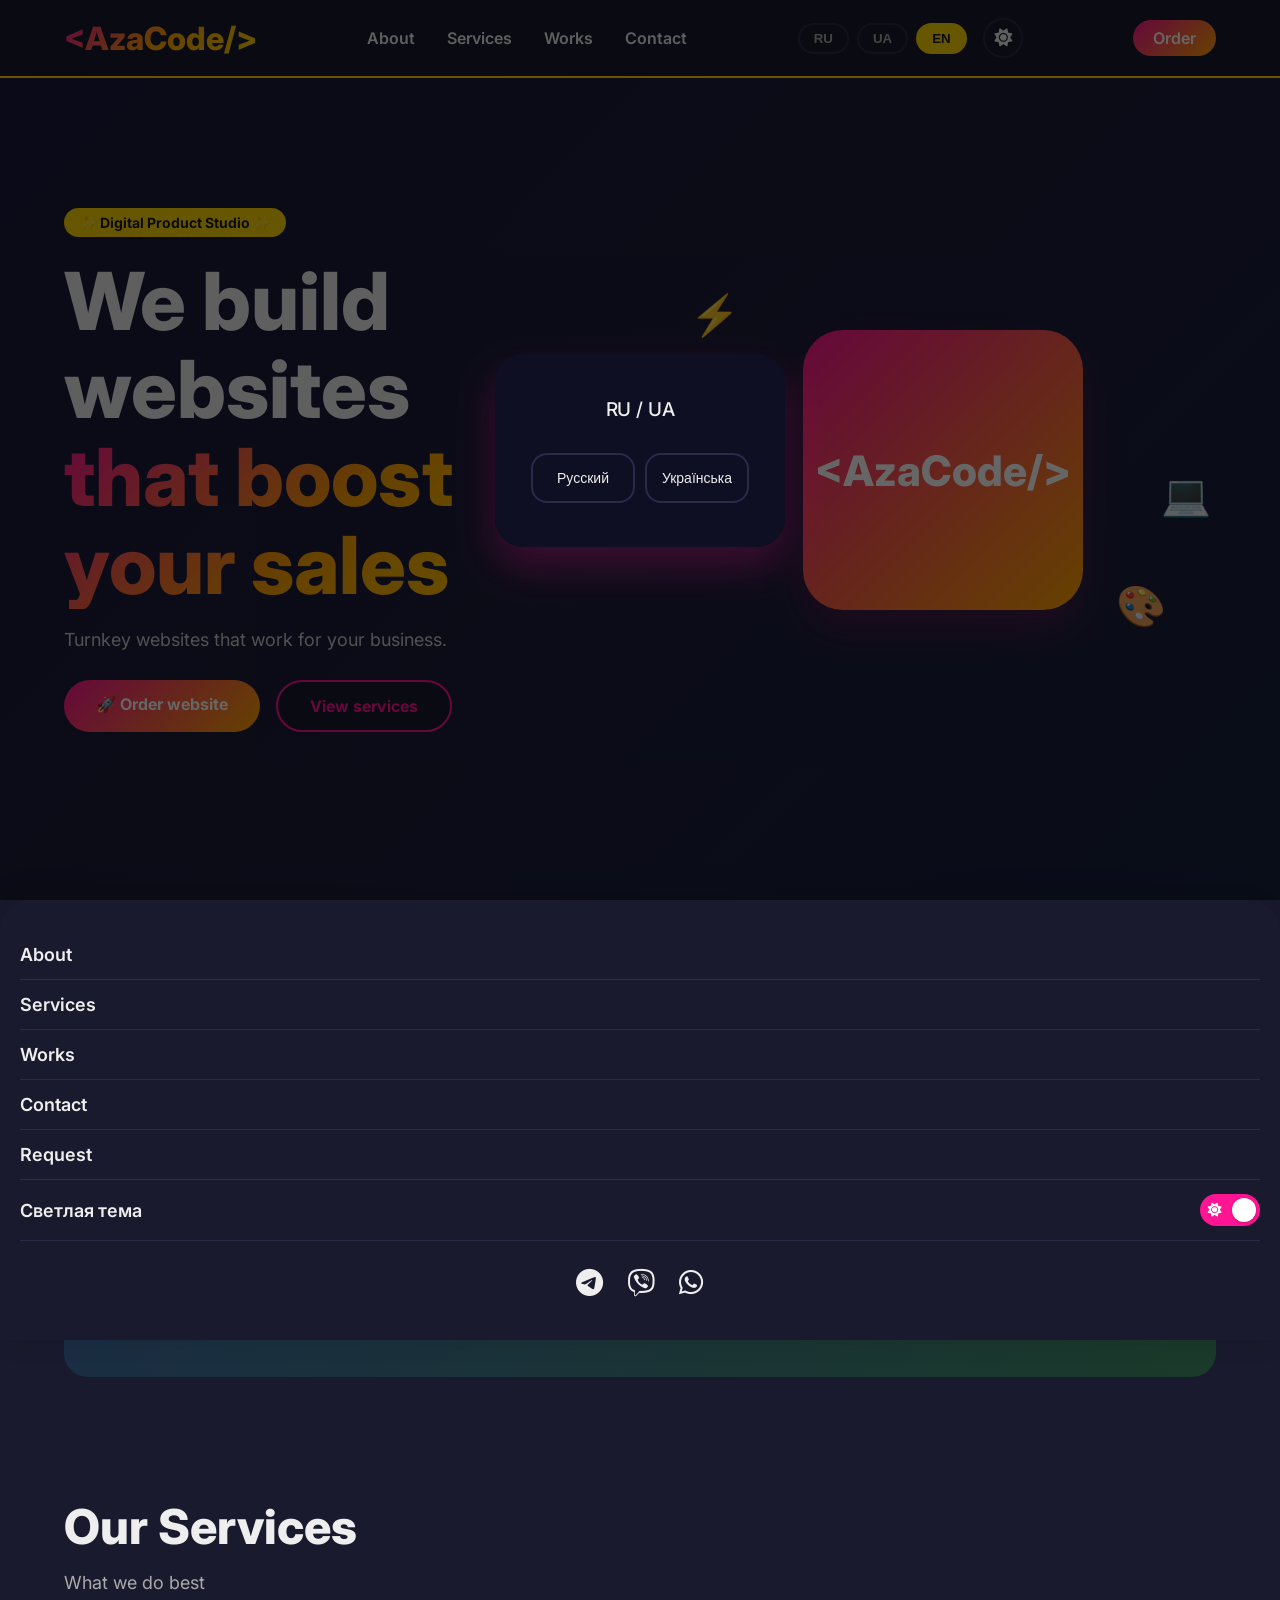
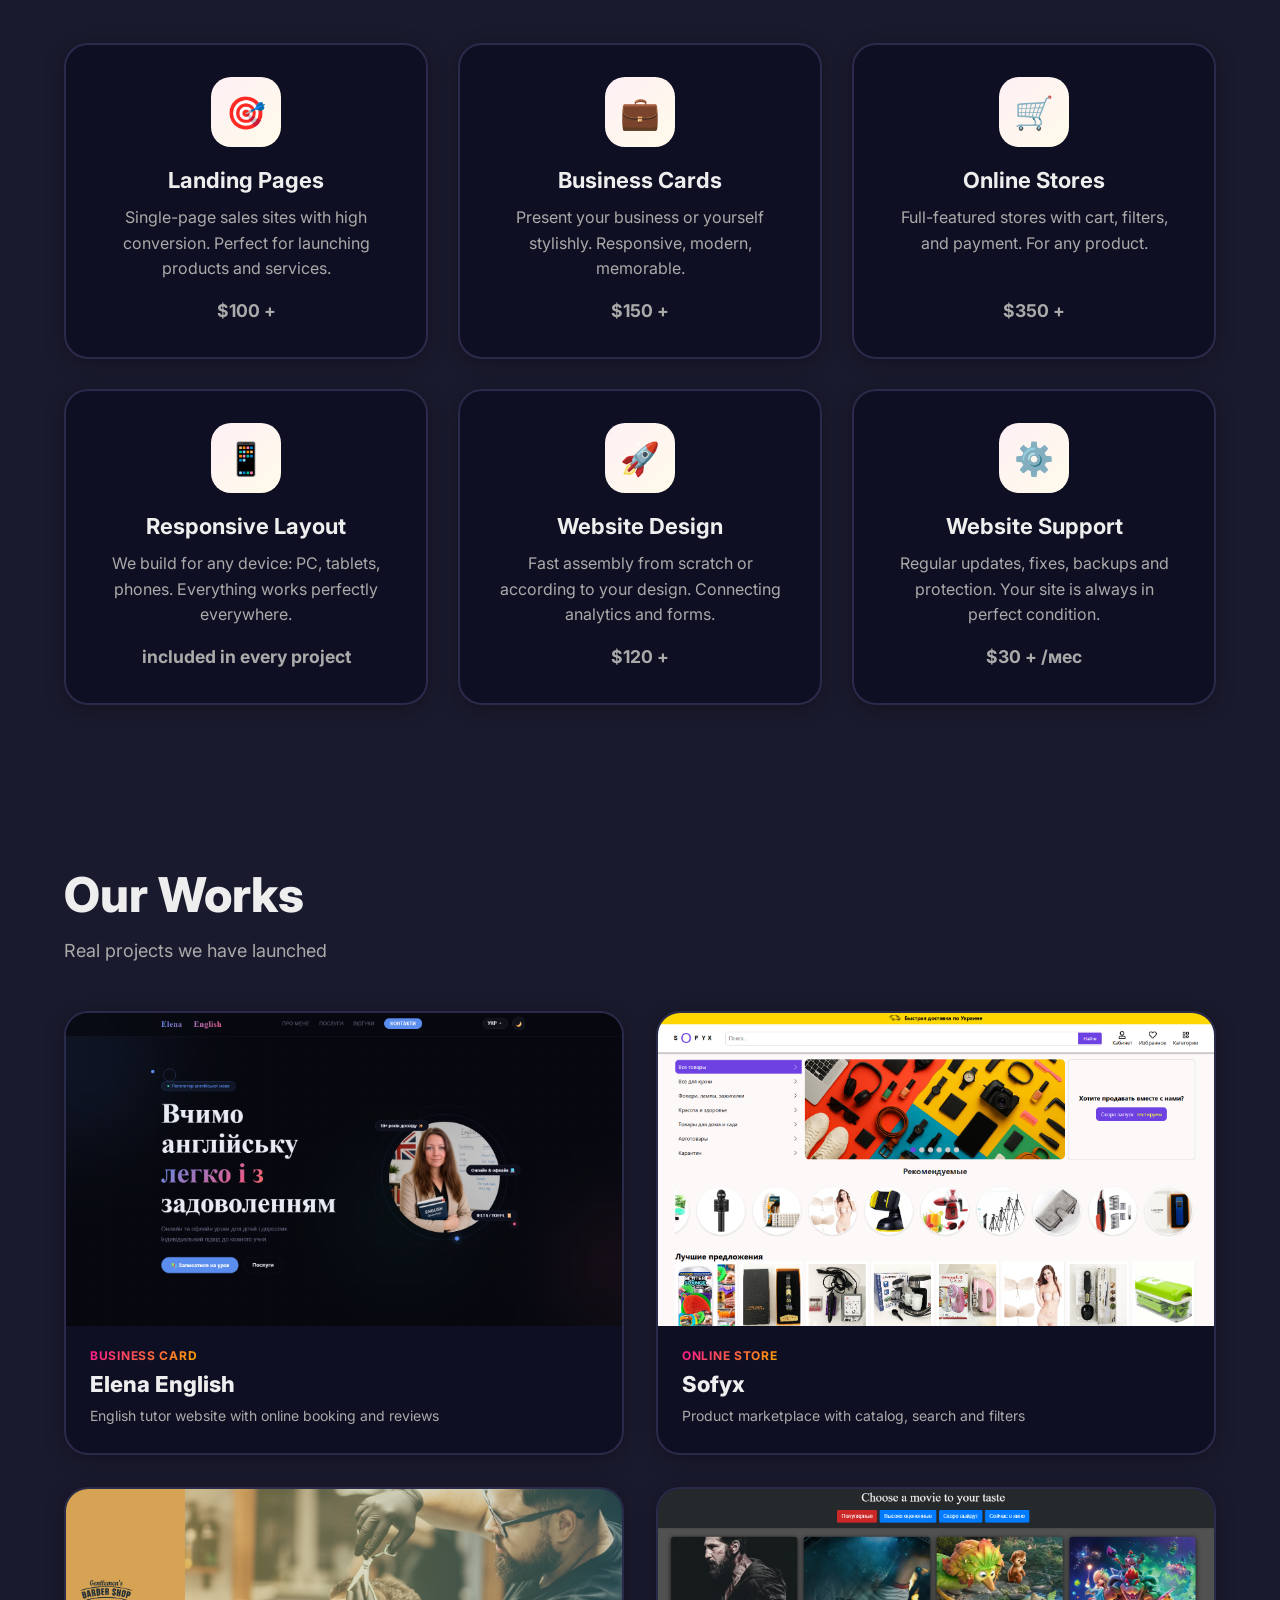
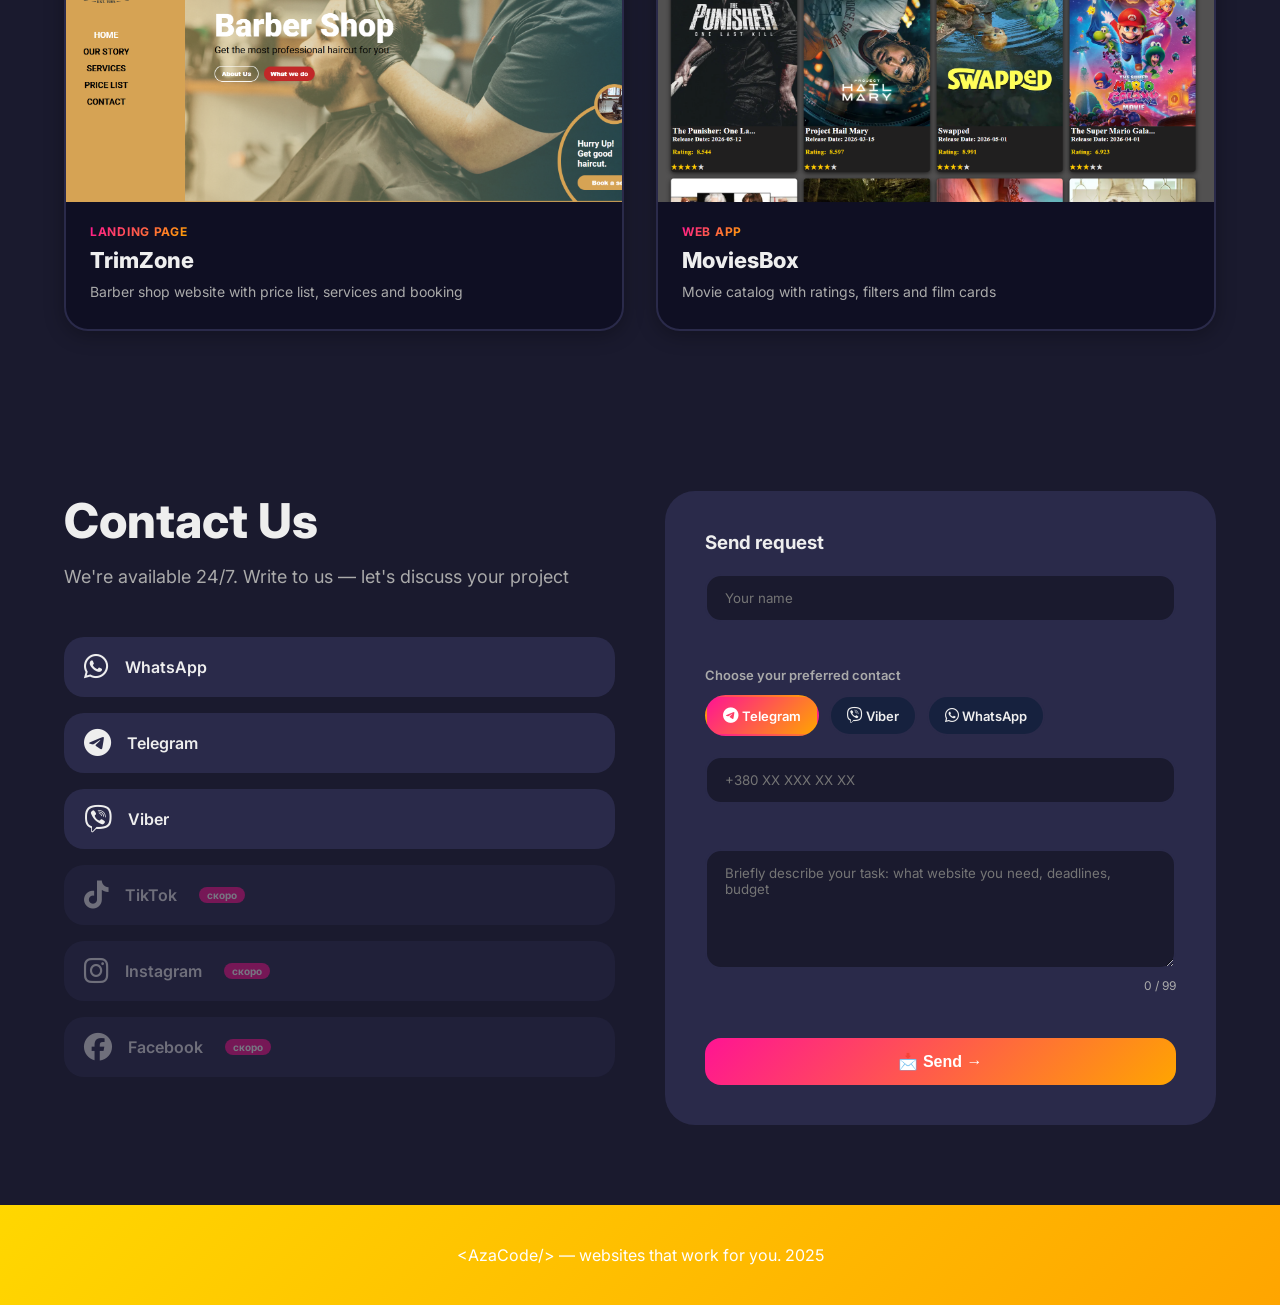
==== commit 9b5b7759: "add box  ru ukr" ====
--- a/index.html
+++ b/index.html
@@ -52,6 +52,18 @@
    </head>
 
    <body>
+      <!-- Модалка выбора языка при первом заходе -->
+      <div class="lang-select-overlay" id="langSelectOverlay">
+         <div class="lang-select-modal">
+            <p class="lang-select-title">RU / UA</p>
+            <div class="lang-select-buttons">
+               <button class="lang-select-btn" data-lang="ru">Русский</button>
+               <button class="lang-select-btn" data-lang="uk">
+                  Українська
+               </button>
+            </div>
+         </div>
+      </div>
       <!-- Навигация -->
       <nav>
          <div class="container">
@@ -146,6 +158,10 @@
             <button class="lang-btn" data-lang="en">EN</button>
          </div>
       </div>
+
+      <!-- затемнение при открытии меню -->
+      <div class="mobile-nav-overlay" id="mobileNavOverlay"></div>
+
       <div class="mobile-theme"></div>
 
       <!-- hero -->
@@ -190,12 +206,37 @@
                      ><span class="accent-logo">&lt;AzaCode/&gt;</span></strong
                   >
                   <span id="aboutText">
-                     — это команда разработчиков и дизайнеров, которые создают
-                     сайты, решающие задачи бизнеса. Мы любим яркий дизайн,
-                     быструю вёрстку и довольных клиентов. Работаем под ключ —
-                     от идеи до запуска. Ваш успех — наша главная цель!</span
+                     — команда, которая делает лендинги, интернет-магазины и
+                     сайты, решающие задачи бизнеса. Пишем чистый код, который
+                     остаётся полностью вашим — без ежемесячной абонплаты и
+                     привязки к чужим платформам. Работаем под ключ, от идеи до
+                     запуска. На связи менеджер — Алекс, ты можешь написать
+                     мне:</span
                   >
                </p>
+               <div class="about-socials">
+                  <a
+                     href="https://t.me/albertovich_alex"
+                     target="_blank"
+                     aria-label="Telegram"
+                     class="about-social-icon telegram"
+                     ><i class="fab fa-telegram"></i
+                  ></a>
+                  <a
+                     href="viber://chat?number=+380962363025"
+                     target="_blank"
+                     aria-label="Viber"
+                     class="about-social-icon viber"
+                     ><i class="fab fa-viber"></i
+                  ></a>
+                  <a
+                     href="https://wa.me/380962363025"
+                     target="_blank"
+                     aria-label="WhatsApp"
+                     class="about-social-icon whatsapp"
+                     ><i class="fab fa-whatsapp"></i
+                  ></a>
+               </div>
             </div>
          </div>
       </section>
--- a/style.css
+++ b/style.css
@@ -443,6 +443,22 @@
    background: var(--bg-secondary);
 }
 
+/* затемнение при открытии меню */
+.mobile-nav-overlay {
+   position: fixed;
+   inset: 0;
+   background: rgba(0, 0, 0, 0.5);
+   opacity: 0;
+   visibility: hidden;
+   transition: opacity 0.3s ease;
+   z-index: 998;
+}
+
+.mobile-nav-overlay.show {
+   opacity: 1;
+   visibility: visible;
+}
+
 /* ── Мобильное меню (бургер) ── */
 .mobile-nav {
    position: fixed;
@@ -1235,7 +1251,7 @@
 
 .about-content.visible {
    opacity: 1;
-   transform: translateY(0);
+   transform: translateY(40px);
 }
 /* анимация формы  */
 .contact-form {
@@ -1356,3 +1372,98 @@
 .mobile-social a[style*="pointer-events: none"] {
    display: none;
 }
+
+/* форма отступ  */
+#contactForm {
+   scroll-margin-top: 75px;
+}
+
+/* Про нас  */
+.about-socials {
+   display: flex;
+   justify-content: center;
+   gap: 44px;
+   margin-top: 24px;
+}
+
+.about-social-icon {
+   font-size: 32px;
+   transition: all 0.3s;
+}
+
+.about-social-icon:hover {
+   transform: translateY(-4px) scale(1.1);
+}
+
+.about-social-icon.telegram {
+   color: #2ca5e0;
+}
+
+.about-social-icon.viber {
+   color: #7360f2;
+}
+
+.about-social-icon.whatsapp {
+   color: #25d366;
+}
+
+/* Модалка выбора языка при первом заходе */
+.lang-select-overlay {
+   position: fixed;
+   inset: 0;
+   background: rgba(0, 0, 0, 0.6);
+   display: flex;
+   align-items: center;
+   justify-content: center;
+   z-index: 2000;
+   opacity: 1;
+   visibility: visible;
+   transition: opacity 0.3s ease;
+}
+
+.lang-select-overlay.hidden {
+   opacity: 0;
+   visibility: hidden;
+   pointer-events: none;
+}
+
+.lang-select-modal {
+   background: var(--card-bg);
+   border-radius: 28px;
+   padding: 2.75rem 2.25rem;
+   text-align: center;
+   width: 290px;
+   box-shadow: var(--shadow-md);
+}
+
+.lang-select-title {
+   font-weight: 500;
+   font-size: 19px;
+   margin-bottom: 2rem;
+   color: var(--text-primary);
+   letter-spacing: -0.01em;
+}
+
+.lang-select-buttons {
+   display: flex;
+   gap: 10px;
+}
+
+.lang-select-btn {
+   flex: 1;
+   padding: 15px 10px;
+   border-radius: 16px;
+   border: 2px solid var(--border-light);
+   background: none;
+   color: var(--text-primary);
+   font-weight: 500;
+   font-size: 14px;
+   cursor: pointer;
+   transition: all 0.3s;
+}
+
+.lang-select-btn:hover {
+   background: linear-gradient(135deg, var(--pink), var(--orange));
+   border-color: transparent;
+   color: #fff;
+}
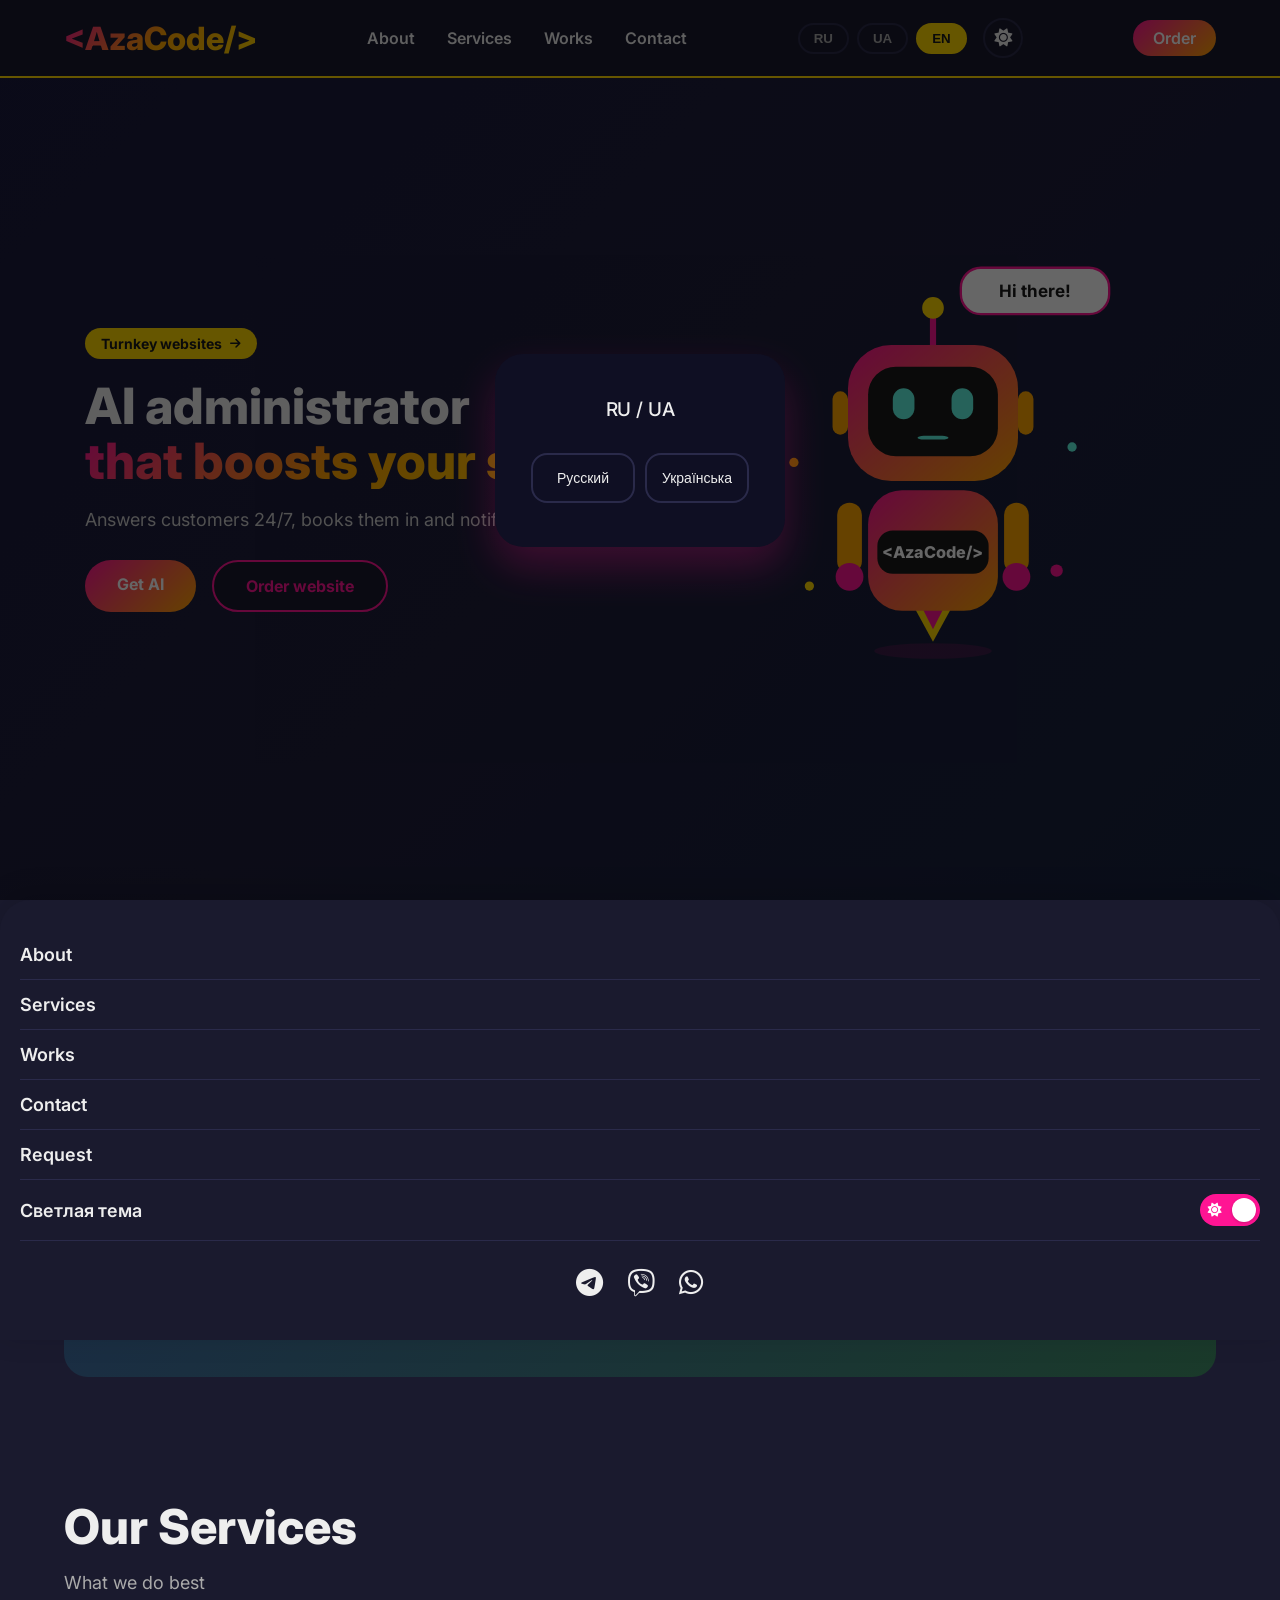
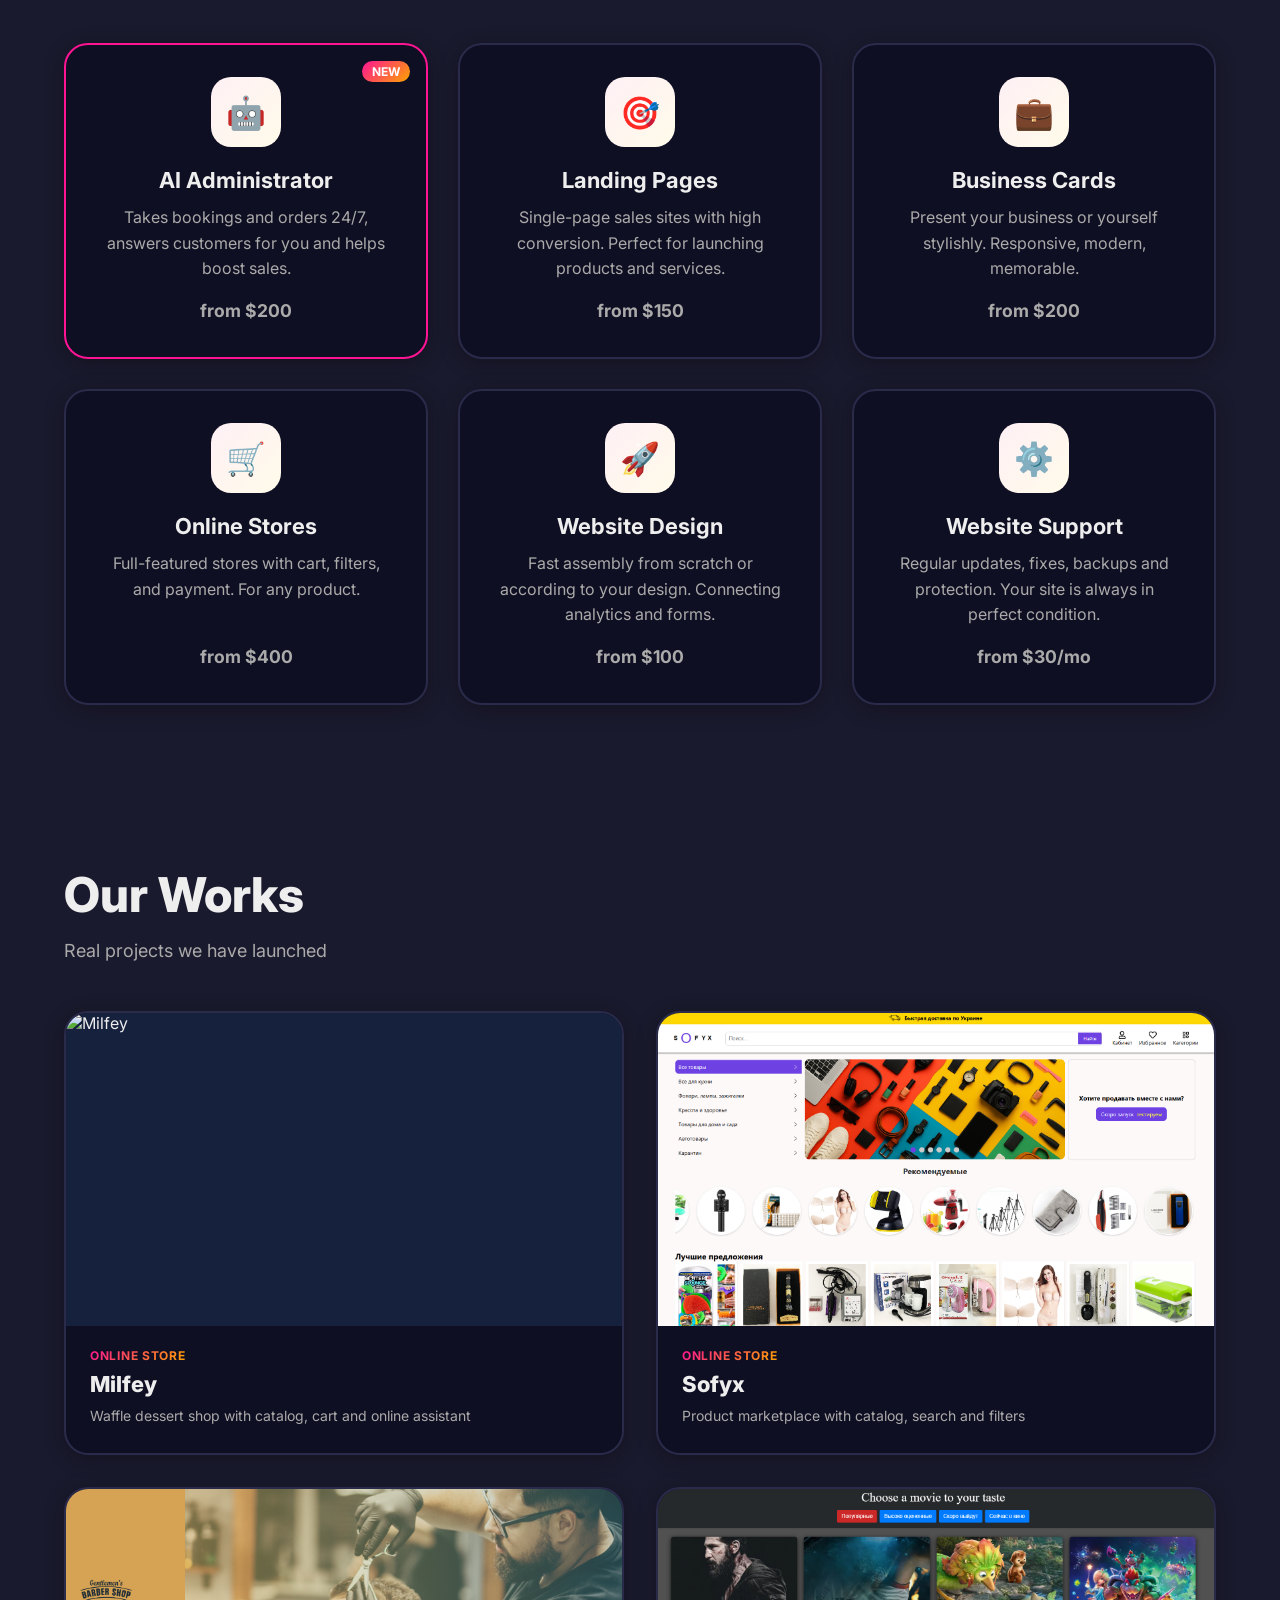
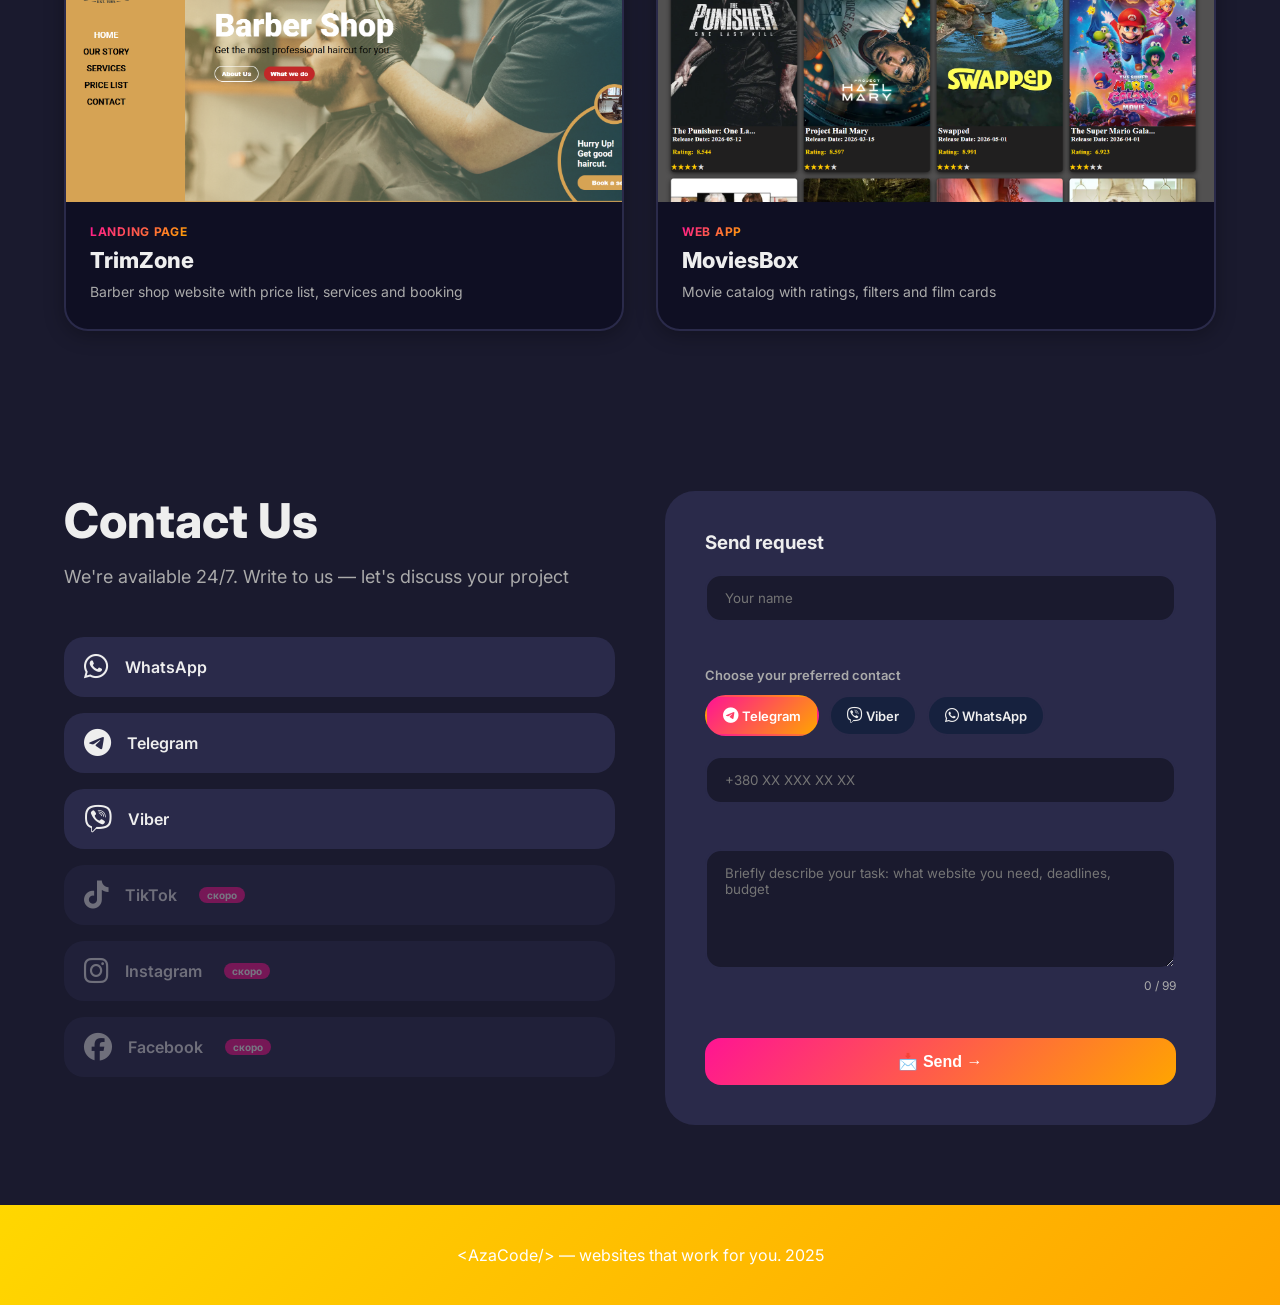
==== commit 7f59970d: "Add files via upload" ====
--- a/index.html
+++ b/index.html
@@ -20,6 +20,11 @@
          content="Лендинги, магазины, визитки. Сайты которые работают на твой бизнес."
       />
       <meta property="og:url" content="https://azacode.pro/" />
+
+      <meta property="og:image" content="https://azacode.pro/img/logo.png" />
+      <meta property="og:image:width" content="512" />
+      <meta property="og:image:height" content="512" />
+
       <meta property="og:type" content="website" />
       <meta name="viewport" content="width=device-width,initial-scale=1" />
       <title>AzaCode | Разработка сайтов под ключ</title>
@@ -31,7 +36,8 @@
          rel="stylesheet"
          href="https://cdnjs.cloudflare.com/ajax/libs/font-awesome/6.5.1/css/all.min.css"
       />
-      <link rel="icon" type="image/png" sizes="32x32" href="img/logo.png" />
+      <!-- <link rel="icon" type="image/png" sizes="32x32" href="img/logo.png" /> -->
+       <link rel="icon" type="image/png" sizes="32x32" href="https://azacode.pro/img/logo.png" />
       <link rel="apple-touch-icon" sizes="180x180" href="img/logo.png" />
       <link rel="stylesheet" href="style.css" />
 
@@ -136,7 +142,7 @@
             <a href="#" style="pointer-events: none; opacity: 0.4">
                <i class="fab fa-tiktok"></i>
             </a>
-            <a href="https://t.me/albertovich_alex" target="_blank">
+            <a href="https://t.me/AzaCode_pro" target="_blank">
                <i class="fab fa-telegram"></i>
             </a>
             <a href="viber://chat?number=+380962363025" target="_blank">
@@ -168,29 +174,81 @@
       <section class="hero">
          <div class="container">
             <div class="hero-grid">
-               <div class="fly-from-center">
-                  <div class="hero-badge">✨ Студия цифровых продуктов ✨</div>
-                  <h1>
-                     <span>Делаем сайты,</span
+               <div class="fly-from-center hero-text">
+                  <h1 class="hero-badge">
+                     <a href="#services"
+                        ><span class="hero-badge-text">Делаем сайты под ключ</span>
+                        <i class="fas fa-arrow-right"></i
+                     ></a>
+                  </h1>
+                  <div class="hero-title">
+                     <span>AI-администратор,</span
                      ><span class="accent-text"
-                        >которые увеличивают продажи</span
-                     >
-                  </h1>
-                  <p>Сайты под ключ, которые работают на твой бизнес.</p>
+                        >который увеличит ваши продажи</span
+                     >
+                  </div>
+                  <p>Отвечает клиентам 24/7, записывает их и уведомляет вас.</p>
                   <div class="hero-buttons">
-                     <a href="#contactForm" class="btn btn-primary"
-                        >🚀 Заказать сайт</a
-                     >
-                     <a href="#services" class="btn btn-outline"
-                        >Узнать услуги</a
+                     <a href="#contactForm" class="btn btn-primary" id="heroAiBtn"
+                        >Подключить AI</a
+                     >
+                     <a href="#contactForm" class="btn btn-outline"
+                        >Заказать сайт</a
                      >
                   </div>
                </div>
                <div class="hero-visual fly-from-center">
-                  <div class="floating-box">&lt;AzaCode/&gt;</div>
-                  <div class="floating-icon1">⚡</div>
-                  <div class="floating-icon2">🎨</div>
-                  <div class="floating-icon3">💻</div>
+                  <div class="robot-flyer" id="robotFlyer" aria-hidden="true">
+                     <svg class="robot-svg" viewBox="0 0 220 250">
+                        <defs>
+                           <linearGradient id="robotGrad" x1="0" y1="0" x2="1" y2="1">
+                              <stop offset="0" stop-color="#ff1493" />
+                              <stop offset="1" stop-color="#ffa500" />
+                           </linearGradient>
+                        </defs>
+                        <g class="robot-sparks" id="robotSparks">
+                           <circle class="robot-spark" cx="30" cy="200" r="3" fill="#ffd700" />
+                           <circle class="robot-spark" cx="190" cy="190" r="4" fill="#ff1493" style="animation-delay: 0.8s" />
+                           <circle class="robot-spark" cx="20" cy="120" r="3" fill="#ffa500" style="animation-delay: 1.6s" />
+                           <circle class="robot-spark" cx="200" cy="110" r="3" fill="#5ff5e0" style="animation-delay: 1.2s" />
+                        </g>
+                        <g class="robot-body">
+                           <g transform="translate(10,0)">
+                              <ellipse cx="100" cy="242" rx="38" ry="5" fill="#ff1493" opacity=".15" />
+                              <path class="robot-flame" d="M88 214 L100 236 L112 214 Z" fill="#ffd700" />
+                              <path class="robot-flame" d="M93 214 L100 228 L107 214 Z" fill="#ff1493" style="animation-delay: 0.1s" />
+                              <g class="robot-arm-l">
+                                 <rect x="38" y="146" width="16" height="46" rx="8" fill="#ffa500" />
+                                 <circle cx="46" cy="194" r="9" fill="#ff1493" />
+                              </g>
+                              <g class="robot-arm-r">
+                                 <rect x="146" y="146" width="16" height="46" rx="8" fill="#ffa500" />
+                                 <circle cx="154" cy="194" r="9" fill="#ff1493" />
+                              </g>
+                              <rect x="58" y="138" width="84" height="78" rx="22" fill="url(#robotGrad)" />
+                              <rect class="robot-emblem" x="64" y="164" width="72" height="28" rx="10" fill="#1a1a1a" />
+                              <text x="100" y="182" text-anchor="middle" font-size="10.5" font-weight="800" fill="#fff" font-family="Inter, sans-serif">&lt;AzaCode/&gt;</text>
+                              <g class="robot-head" id="robotHead">
+                                 <line x1="100" y1="24" x2="100" y2="44" stroke="#ff1493" stroke-width="4" />
+                                 <circle class="robot-antenna" cx="100" cy="20" r="7" fill="#ffd700" />
+                                 <rect x="45" y="44" width="110" height="88" rx="28" fill="url(#robotGrad)" />
+                                 <rect x="58" y="58" width="84" height="58" rx="18" fill="#1a1a1a" />
+                                 <g id="robotEyes">
+                                    <rect class="robot-eye" x="74" y="72" width="14" height="20" rx="7" fill="#5ff5e0" />
+                                    <rect class="robot-eye" x="112" y="72" width="14" height="20" rx="7" fill="#5ff5e0" />
+                                 </g>
+                                 <rect class="robot-mouth" id="robotMouth" x="90" y="100" width="20" height="8" rx="4" fill="#5ff5e0" />
+                                 <rect x="35" y="74" width="10" height="28" rx="5" fill="#ffa500" />
+                                 <rect x="155" y="74" width="10" height="28" rx="5" fill="#ffa500" />
+                              </g>
+                           </g>
+                        </g>
+                        <g class="robot-bubble" id="robotBubble">
+                           <rect x="128" y="-6" width="96" height="30" rx="13" fill="#fff" stroke="#ff1493" stroke-width="1.5" />
+                           <text id="robotBubbleText" x="176" y="13" text-anchor="middle" font-size="11" font-weight="700" fill="#1a1a1a" font-family="Inter, sans-serif">Привет!</text>
+                        </g>
+                     </svg>
+                  </div>
                </div>
             </div>
          </div>
@@ -216,7 +274,7 @@
                </p>
                <div class="about-socials">
                   <a
-                     href="https://t.me/albertovich_alex"
+                     href="https://t.me/AzaCode_pro"
                      target="_blank"
                      aria-label="Telegram"
                      class="about-social-icon telegram"
@@ -247,6 +305,16 @@
             <h2 class="section-title fade-up">Наши услуги</h2>
             <p class="section-sub fade-up">Что мы делаем лучше всего</p>
             <div class="services-grid">
+               <div class="service-card service-card-ai fade-up">
+                  <span class="service-new">NEW</span>
+                  <div class="service-icon">🤖</div>
+                  <h3>AI-администратор</h3>
+                  <p>
+                     Принимает записи и заказы 24/7, отвечает клиентам за вас и
+                     помогает увеличить продажи.
+                  </p>
+                  <p class="service-price" data-price="200">от $200</p>
+               </div>
                <div class="service-card fade-up">
                   <div class="service-icon">🎯</div>
                   <h3>Лендинги</h3>
@@ -254,16 +322,16 @@
                      Одностраничные сайты для продаж с высокой конверсией.
                      Идеально для запуска товаров и услуг.
                   </p>
-                  <p class="service-price">$100 +</p>
+                  <p class="service-price" data-price="150">от $150</p>
                </div>
                <div class="service-card fade-up">
                   <div class="service-icon">💼</div>
                   <h3>Сайты-визитки</h3>
                   <p>
                      Представьте свой бизнес или себя стильно. Адаптивно,
-                     современно, запоминающеся.
+                     современно, запоминающиеся.
                   </p>
-                  <p class="service-price">$150 +</p>
+                  <p class="service-price" data-price="200">от $200</p>
                </div>
                <div class="service-card fade-up">
                   <div class="service-icon">🛒</div>
@@ -272,16 +340,7 @@
                      Полноценные магазины с корзиной, фильтрами и оплатой. Под
                      любой товар.
                   </p>
-                  <p class="service-price">$350 +</p>
-               </div>
-               <div class="service-card fade-up">
-                  <div class="service-icon">📱</div>
-                  <h3>Адаптивная вёрстка</h3>
-                  <p>
-                     Верстаем под любые устройства: ПК, планшеты, телефоны. Всё
-                     идеально работает везде.
-                  </p>
-                  <p class="service-price">включено в каждый проект</p>
+                  <p class="service-price" data-price="400">от $400</p>
                </div>
                <div class="service-card fade-up">
                   <div class="service-icon">🚀</div>
@@ -290,7 +349,7 @@
                      Быстрая сборка с нуля или по вашему дизайну. Подключаем
                      аналитику и формы.
                   </p>
-                  <p class="service-price">$120 +</p>
+                  <p class="service-price" data-price="100">от $100</p>
                </div>
                <div class="service-card fade-up">
                   <div class="service-icon">⚙️</div>
@@ -299,7 +358,7 @@
                      Регулярные обновления, правки, бэкапы и защита. Ваш сайт
                      всегда в идеальном состоянии.
                   </p>
-                  <p class="service-price">$30 + /мес</p>
+                  <p class="service-price" data-price="30" data-monthly="1">от $30/мес</p>
                </div>
             </div>
          </div>
@@ -314,14 +373,14 @@
             </p>
             <div class="portfolio-grid">
                <a
-                  href="https://english-site-chi.vercel.app/"
+                  href="https://milfey-kondyterka.vercel.app/"
                   target="_blank"
                   class="portfolio-card fade-up"
                >
                   <div class="portfolio-img-wrap">
                      <img
-                        src="img/english-site.jpg"
-                        alt="Elena English"
+                        src="img/milfey-site.jpg"
+                        alt="Milfey"
                         class="portfolio-img"
                      />
                      <div class="portfolio-hover">
@@ -331,11 +390,11 @@
                      </div>
                   </div>
                   <div class="portfolio-info">
-                     <span class="portfolio-tag">Сайт-визитка</span>
-                     <h3 class="portfolio-title">Elena English</h3>
+                     <span class="portfolio-tag">Интернет-магазин</span>
+                     <h3 class="portfolio-title">Milfey</h3>
                      <p class="portfolio-desc">
-                        Сайт репетитора английского языка с онлайн‑записью и
-                        отзывами
+                        Магазин вафельных десертов с каталогом, корзиной и
+                        онлайн-консультантом
                      </p>
                   </div>
                </a>
@@ -435,7 +494,7 @@
                         ><i class="fab fa-whatsapp"></i> WhatsApp</a
                      >
                      <a
-                        href="https://t.me/albertovich_alex"
+                        href="https://t.me/AzaCode_pro"
                         target="_blank"
                         class="social-link"
                         ><i class="fab fa-telegram"></i> Telegram</a
@@ -481,6 +540,7 @@
                            id="userName"
                            placeholder="Ваше имя"
                            required
+                           maxlength="40"
                         />
                         <span class="error-msg" id="nameError"></span>
                      </div>
@@ -532,6 +592,7 @@
                            id="userContact"
                            placeholder="+380 XX XXX XX XX"
                            required
+                           maxlength="30"
                         />
                         <span class="error-msg" id="contactError"></span>
                      </div>
@@ -571,7 +632,61 @@
          <i class="fas fa-arrow-up"></i>
       </button>
 
+      <!-- Робот для телефона: собирается из частей при прокрутке -->
+      <div class="m-robot" id="mRobot" aria-hidden="true">
+         <div class="m-robot-bubble" id="mRobotBubble">Напишите нам!</div>
+         <div class="m-robot-all">
+            <svg class="m-part" data-k="flame" viewBox="0 0 220 250">
+               <path class="robot-flame" d="M98 214 L110 236 L122 214 Z" fill="#ffd700" />
+               <path class="robot-flame" d="M103 214 L110 228 L117 214 Z" fill="#ff1493" />
+            </svg>
+            <svg class="m-part" data-k="armL" viewBox="0 0 220 250">
+               <rect x="48" y="146" width="16" height="46" rx="8" fill="#ffa500" />
+               <circle cx="56" cy="194" r="9" fill="#ff1493" />
+            </svg>
+            <svg class="m-part" data-k="armR" viewBox="0 0 220 250">
+               <g class="m-robot-wave">
+                  <rect x="156" y="146" width="16" height="46" rx="8" fill="#ffa500" />
+                  <circle cx="164" cy="194" r="9" fill="#ff1493" />
+               </g>
+            </svg>
+            <svg class="m-part" data-k="body" viewBox="0 0 220 250">
+               <defs>
+                  <linearGradient id="mRobotGrad1" x1="0" y1="0" x2="1" y2="1">
+                     <stop offset="0" stop-color="#ff1493" />
+                     <stop offset="1" stop-color="#ffa500" />
+                  </linearGradient>
+               </defs>
+               <rect x="68" y="138" width="84" height="78" rx="22" fill="url(#mRobotGrad1)" />
+               <rect x="74" y="164" width="72" height="28" rx="10" fill="#1a1a1a" />
+               <text x="110" y="182" text-anchor="middle" font-size="10.5" font-weight="800" fill="#fff" font-family="Inter, sans-serif">&lt;AzaCode/&gt;</text>
+            </svg>
+            <svg class="m-part" data-k="head" viewBox="0 0 220 250">
+               <defs>
+                  <linearGradient id="mRobotGrad2" x1="0" y1="0" x2="1" y2="1">
+                     <stop offset="0" stop-color="#ff1493" />
+                     <stop offset="1" stop-color="#ffa500" />
+                  </linearGradient>
+               </defs>
+               <line x1="110" y1="24" x2="110" y2="44" stroke="#ff1493" stroke-width="4" />
+               <circle cx="110" cy="20" r="7" fill="#ffd700" />
+               <rect x="55" y="44" width="110" height="88" rx="28" fill="url(#mRobotGrad2)" />
+               <rect x="68" y="58" width="84" height="58" rx="18" fill="#1a1a1a" />
+               <rect class="robot-eye" x="84" y="72" width="14" height="20" rx="7" fill="#5ff5e0" />
+               <rect class="robot-eye" x="122" y="72" width="14" height="20" rx="7" fill="#5ff5e0" />
+               <rect x="100" y="100" width="20" height="5" rx="2.5" fill="#5ff5e0" />
+               <rect x="45" y="74" width="10" height="28" rx="5" fill="#ffa500" />
+               <rect x="165" y="74" width="10" height="28" rx="5" fill="#ffa500" />
+            </svg>
+         </div>
+      </div>
+
       <script src="notify.js"></script>
       <script src="script.js"></script>
+      <script
+         src="https://widget.azacode.pro/w.js"
+         data-clinic="azacode"
+         defer
+      ></script>
    </body>
 </html>
--- a/style.css
+++ b/style.css
@@ -522,6 +522,8 @@
 
 /* ── Hero ── */
 .hero {
+   position: relative;
+   overflow: hidden;
    min-height: 100vh;
    display: flex;
    align-items: center;
@@ -537,15 +539,19 @@
    align-items: center;
 }
 
-.hero h1 {
-   font-size: clamp(48px, 8vw, 80px);
+.hero-title {
+   font-size: clamp(30px, 4vw, 50px);
    font-weight: 800;
    line-height: 1.1;
    margin-bottom: 20px;
 }
 
-.hero h1 span {
+.hero-title span {
    display: block;
+}
+
+.hero-title span:first-child {
+   white-space: nowrap;
 }
 
 .accent-text {
@@ -610,6 +616,31 @@
    margin-bottom: 20px;
    animation: float1 2s infinite;
    color: #1a1a1a;
+   line-height: 1.4;
+}
+
+/* H1 в виде плашки: для Google главная фраза — «Делаем сайты под ключ» */
+.hero h1.hero-badge a {
+   color: inherit;
+   text-decoration: none;
+   display: inline-flex;
+   align-items: center;
+   gap: 8px;
+}
+
+.hero h1.hero-badge i {
+   font-size: 12px;
+}
+
+/* Текст поверх робота, когда он летает */
+.hero-text {
+   position: relative;
+   z-index: 2;
+}
+
+.hero .hero-visual {
+   z-index: 1;
+   overflow: visible;
 }
 
 .hero-visual {
@@ -1467,3 +1498,329 @@
    border-color: transparent;
    color: #fff;
 }
+
+
+/* ── Робот на первом экране ── */
+.robot-flyer {
+   position: relative;
+   width: 340px;
+   max-width: 100%;
+   cursor: pointer;
+   -webkit-tap-highlight-color: transparent;
+}
+
+.robot-svg {
+   display: block;
+   width: 100%;
+   height: auto;
+   overflow: visible;
+}
+
+.robot-body {
+   animation: robotBob 3s ease-in-out infinite;
+   transform-origin: 100px 200px;
+}
+
+.robot-eye {
+   transform-box: fill-box;
+   transform-origin: center;
+   animation: robotBlink 3.5s infinite;
+}
+
+.robot-arm-r {
+   transform-box: fill-box;
+   transform-origin: top center;
+   animation: robotWave 4s ease-in-out infinite;
+}
+
+.robot-arm-l {
+   transform-box: fill-box;
+   transform-origin: top center;
+   animation: robotSwing 2s ease-in-out infinite;
+}
+
+.robot-antenna {
+   animation: robotPulse 1.2s infinite;
+}
+
+.robot-mouth {
+   transform-box: fill-box;
+   transform-origin: center;
+   transform: scaleY(0.3);
+}
+
+.robot-mouth.talking {
+   animation: robotTalk 0.2s infinite;
+}
+
+.robot-flame {
+   transform-box: fill-box;
+   transform-origin: top center;
+   animation: robotFlame 0.25s infinite;
+}
+
+.hero.robot-flying .robot-flame {
+   animation-duration: 0.1s;
+}
+
+.robot-spark {
+   animation: robotSpark 2.5s infinite;
+}
+
+.robot-emblem {
+   animation: robotGlow 2s infinite;
+}
+
+.robot-head,
+#robotEyes,
+.robot-sparks {
+   transition: transform 0.15s;
+}
+
+.robot-head {
+   transform-origin: 100px 132px;
+}
+
+.robot-bubble {
+   transition: opacity 0.3s;
+}
+
+.robot-trail {
+   position: absolute;
+   z-index: 1;
+   width: 8px;
+   height: 8px;
+   border-radius: 50%;
+   pointer-events: none;
+   transition:
+      opacity 0.6s,
+      transform 0.6s;
+}
+
+@keyframes robotBob {
+   0%,
+   100% {
+      transform: translateY(0) rotate(-2deg);
+   }
+   50% {
+      transform: translateY(-10px) rotate(2deg);
+   }
+}
+
+@keyframes robotBlink {
+   0%,
+   90%,
+   100% {
+      transform: scaleY(1);
+   }
+   94% {
+      transform: scaleY(0.1);
+   }
+}
+
+@keyframes robotWave {
+   0%,
+   60%,
+   100% {
+      transform: rotate(0);
+   }
+   65% {
+      transform: rotate(-55deg);
+   }
+   72% {
+      transform: rotate(-25deg);
+   }
+   79% {
+      transform: rotate(-55deg);
+   }
+   86% {
+      transform: rotate(-25deg);
+   }
+   93% {
+      transform: rotate(-50deg);
+   }
+}
+
+@keyframes robotSwing {
+   0%,
+   100% {
+      transform: rotate(6deg);
+   }
+   50% {
+      transform: rotate(-6deg);
+   }
+}
+
+@keyframes robotPulse {
+   0%,
+   100% {
+      opacity: 1;
+   }
+   50% {
+      opacity: 0.4;
+   }
+}
+
+@keyframes robotTalk {
+   0%,
+   100% {
+      transform: scaleY(0.3);
+   }
+   50% {
+      transform: scaleY(1);
+   }
+}
+
+@keyframes robotFlame {
+   0%,
+   100% {
+      transform: scaleY(1);
+   }
+   50% {
+      transform: scaleY(1.4);
+   }
+}
+
+@keyframes robotSpark {
+   0% {
+      transform: translateY(0);
+      opacity: 0;
+   }
+   20% {
+      opacity: 1;
+   }
+   100% {
+      transform: translateY(-60px);
+      opacity: 0;
+   }
+}
+
+@keyframes robotGlow {
+   0%,
+   100% {
+      opacity: 0.75;
+   }
+   50% {
+      opacity: 1;
+   }
+}
+
+@media (max-width: 900px) {
+   .hero-title {
+      font-size: 8.5vw;
+   }
+}
+
+@media (prefers-reduced-motion: reduce) {
+   .robot-svg * {
+      animation: none !important;
+   }
+}
+
+/* ── Карточка AI-администратора ── */
+.service-card-ai {
+   position: relative;
+   border-color: var(--pink);
+}
+
+.service-new {
+   position: absolute;
+   top: 16px;
+   right: 16px;
+   background: linear-gradient(135deg, var(--pink), var(--orange));
+   color: #fff;
+   font-size: 12px;
+   font-weight: 700;
+   padding: 3px 10px;
+   border-radius: 20px;
+}
+
+
+/* ── Робот на телефоне: собирается при прокрутке ── */
+.m-robot {
+   display: none;
+}
+
+@media (max-width: 900px) {
+   .m-robot {
+      display: block;
+      position: fixed;
+      left: 14px;
+      bottom: 16px;
+      width: 104px;
+      height: 118px;
+      z-index: 900;
+      pointer-events: none;
+   }
+
+   .m-robot-all {
+      position: absolute;
+      inset: 0;
+   }
+
+   .m-part {
+      position: absolute;
+      inset: 0;
+      width: 100%;
+      height: 100%;
+      overflow: visible;
+      will-change: transform, opacity;
+   }
+
+   .m-robot.done {
+      pointer-events: auto;
+      cursor: pointer;
+      -webkit-tap-highlight-color: transparent;
+   }
+
+   .m-robot.done .m-robot-all {
+      animation: robotBob 2.6s ease-in-out infinite;
+   }
+
+   .m-robot-wave {
+      transform-box: fill-box;
+      transform-origin: top center;
+   }
+
+   .m-robot.done .m-robot-wave {
+      animation: mRobotWave 1.6s ease-in-out infinite;
+   }
+
+   .m-robot-bubble {
+      position: absolute;
+      left: 100px;
+      top: 34px;
+      background: #fff;
+      color: #1a1a1a;
+      border: 2px solid var(--pink);
+      border-radius: 14px;
+      padding: 6px 12px;
+      font-size: 13px;
+      font-weight: 700;
+      white-space: nowrap;
+      opacity: 0;
+      transform: scale(0.6);
+      transition: all 0.35s cubic-bezier(0.34, 1.5, 0.6, 1);
+   }
+
+   .m-robot.done .m-robot-bubble {
+      opacity: 1;
+      transform: scale(1);
+   }
+}
+
+@keyframes mRobotWave {
+   0%,
+   100% {
+      transform: rotate(0);
+   }
+   30% {
+      transform: rotate(-60deg);
+   }
+   50% {
+      transform: rotate(-30deg);
+   }
+   70% {
+      transform: rotate(-60deg);
+   }
+}
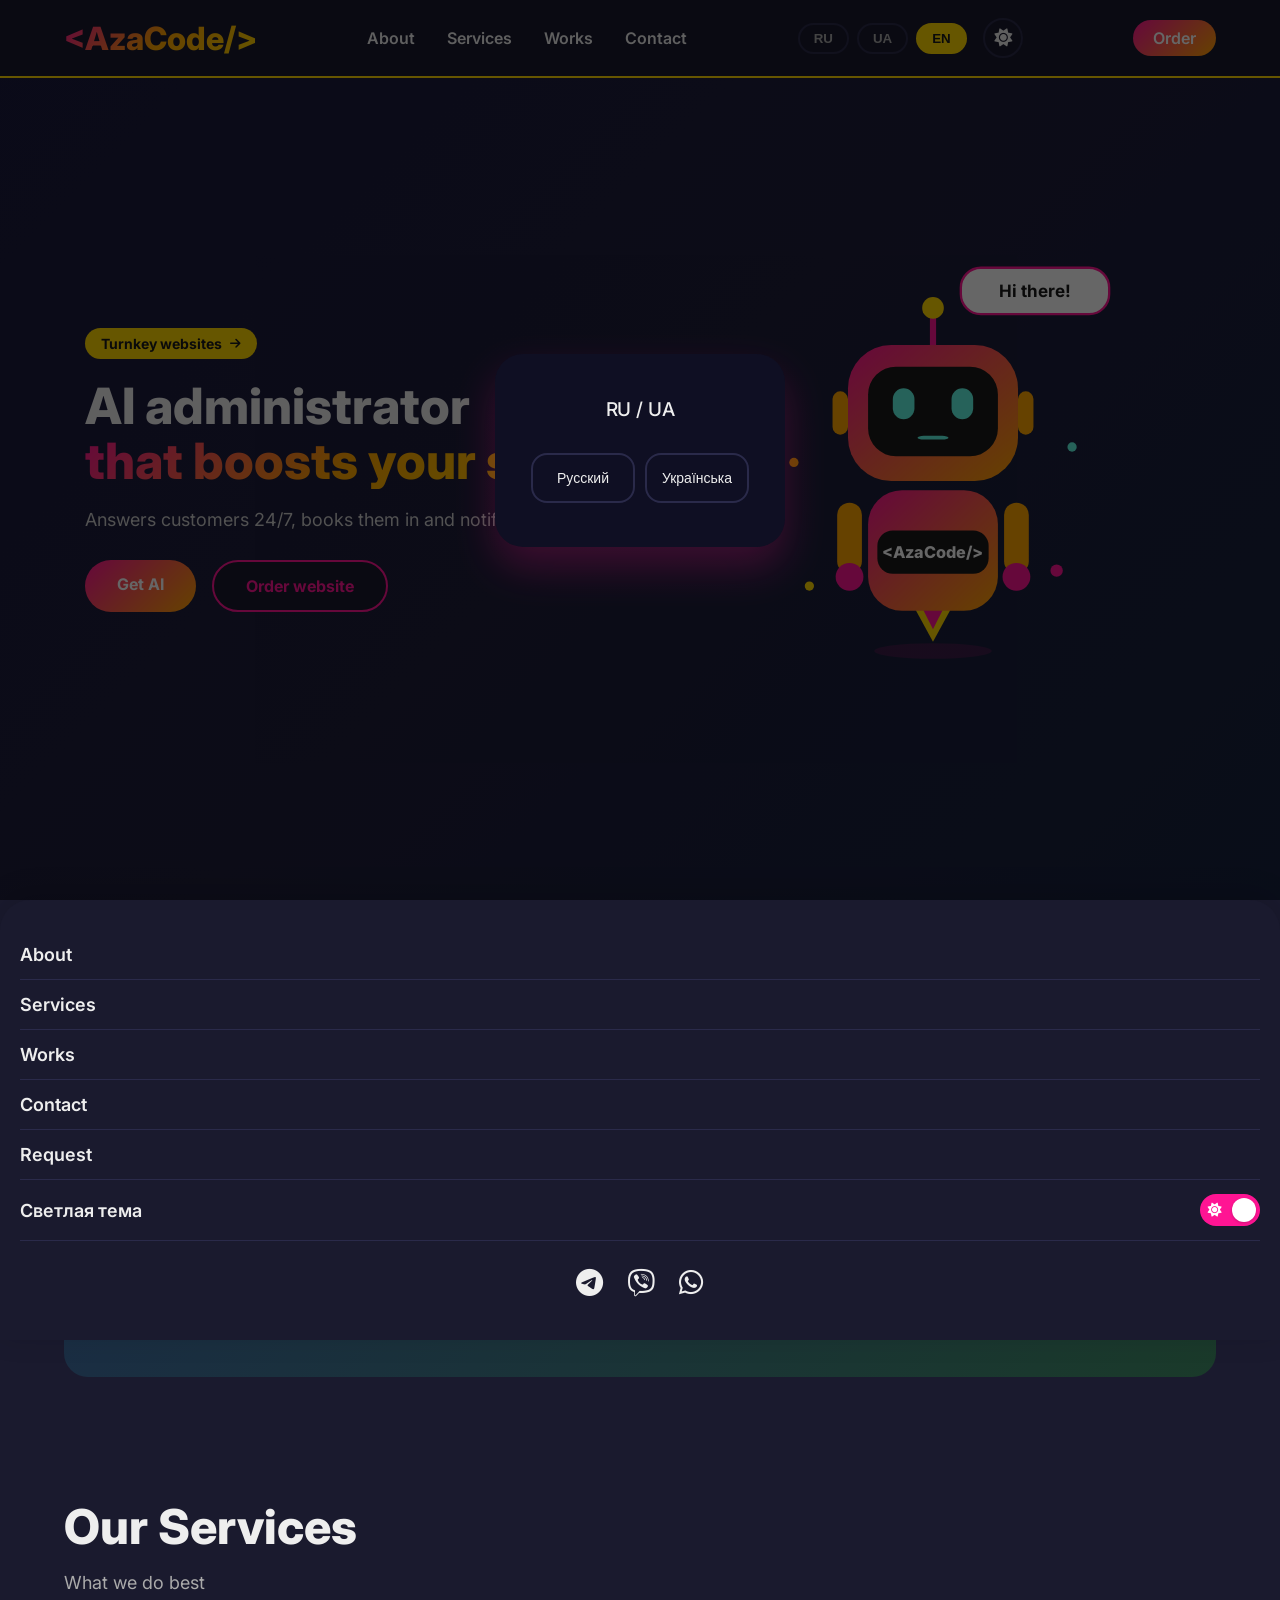
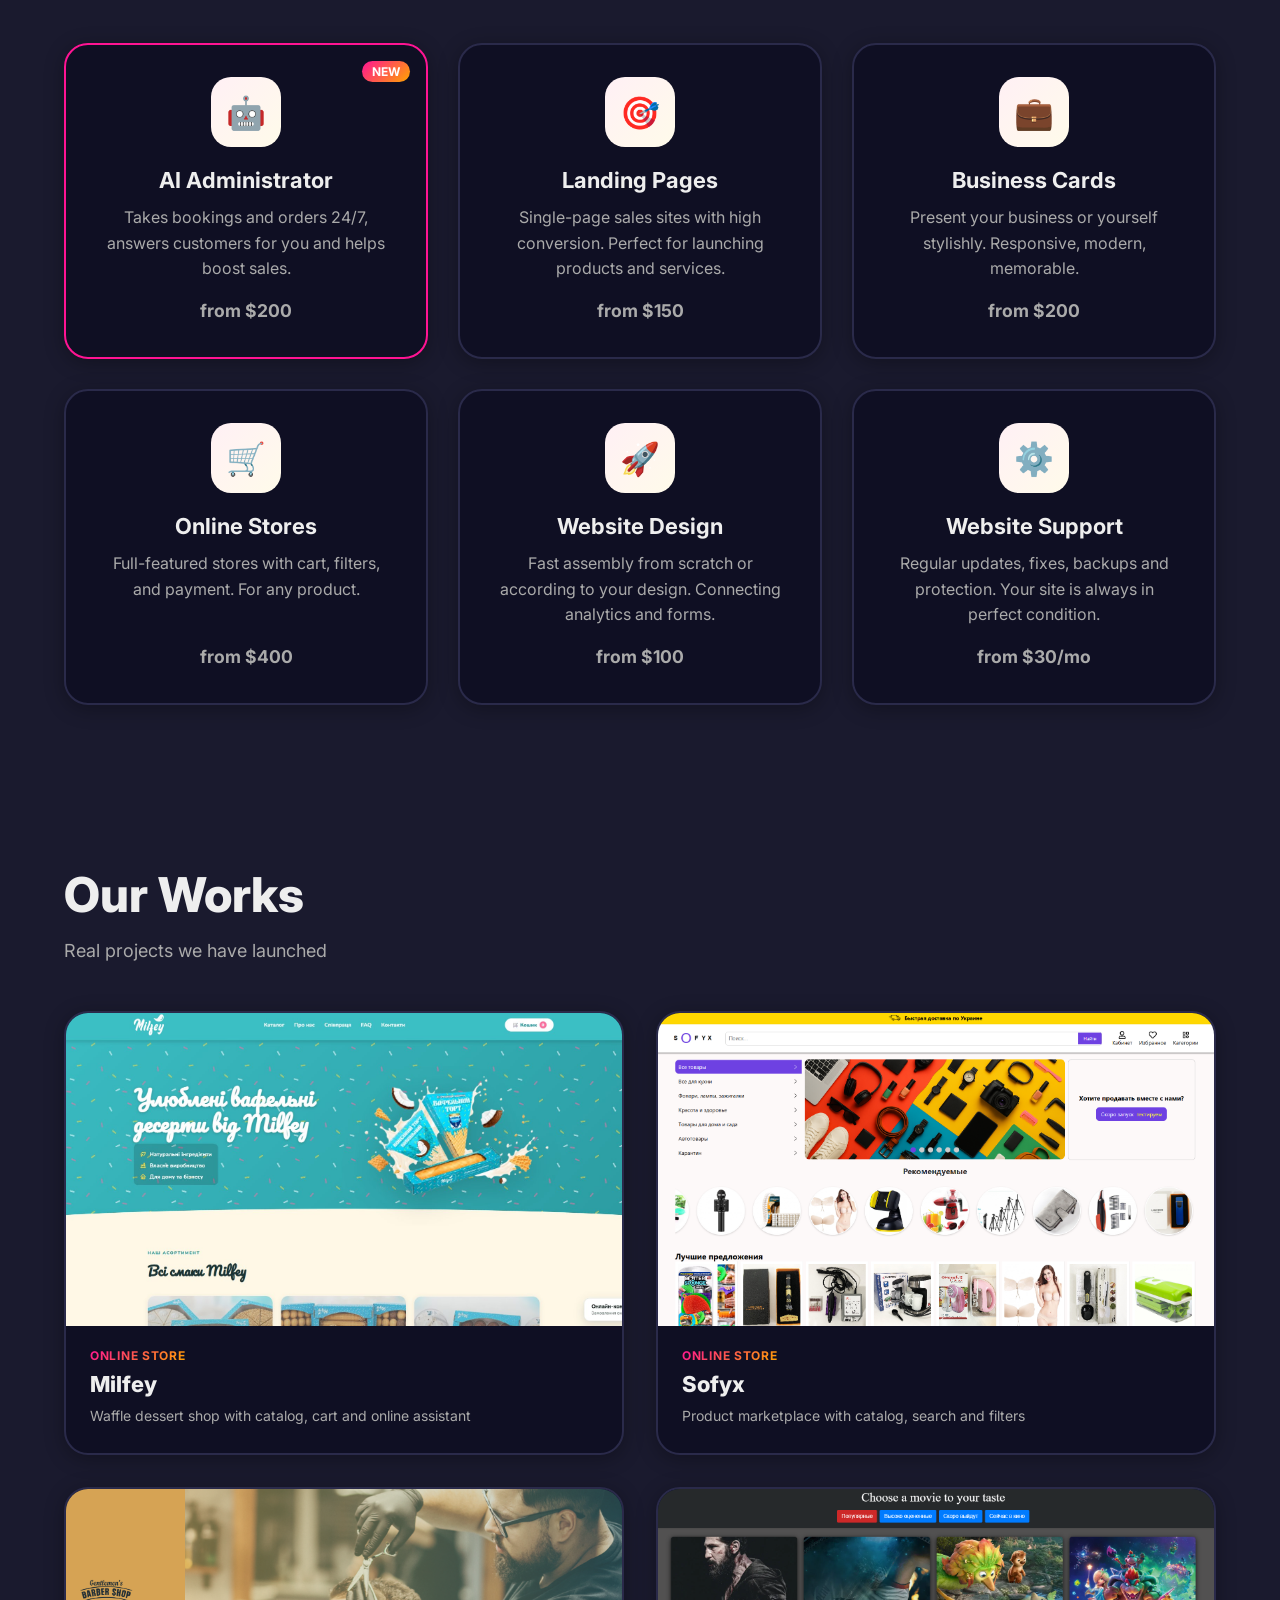
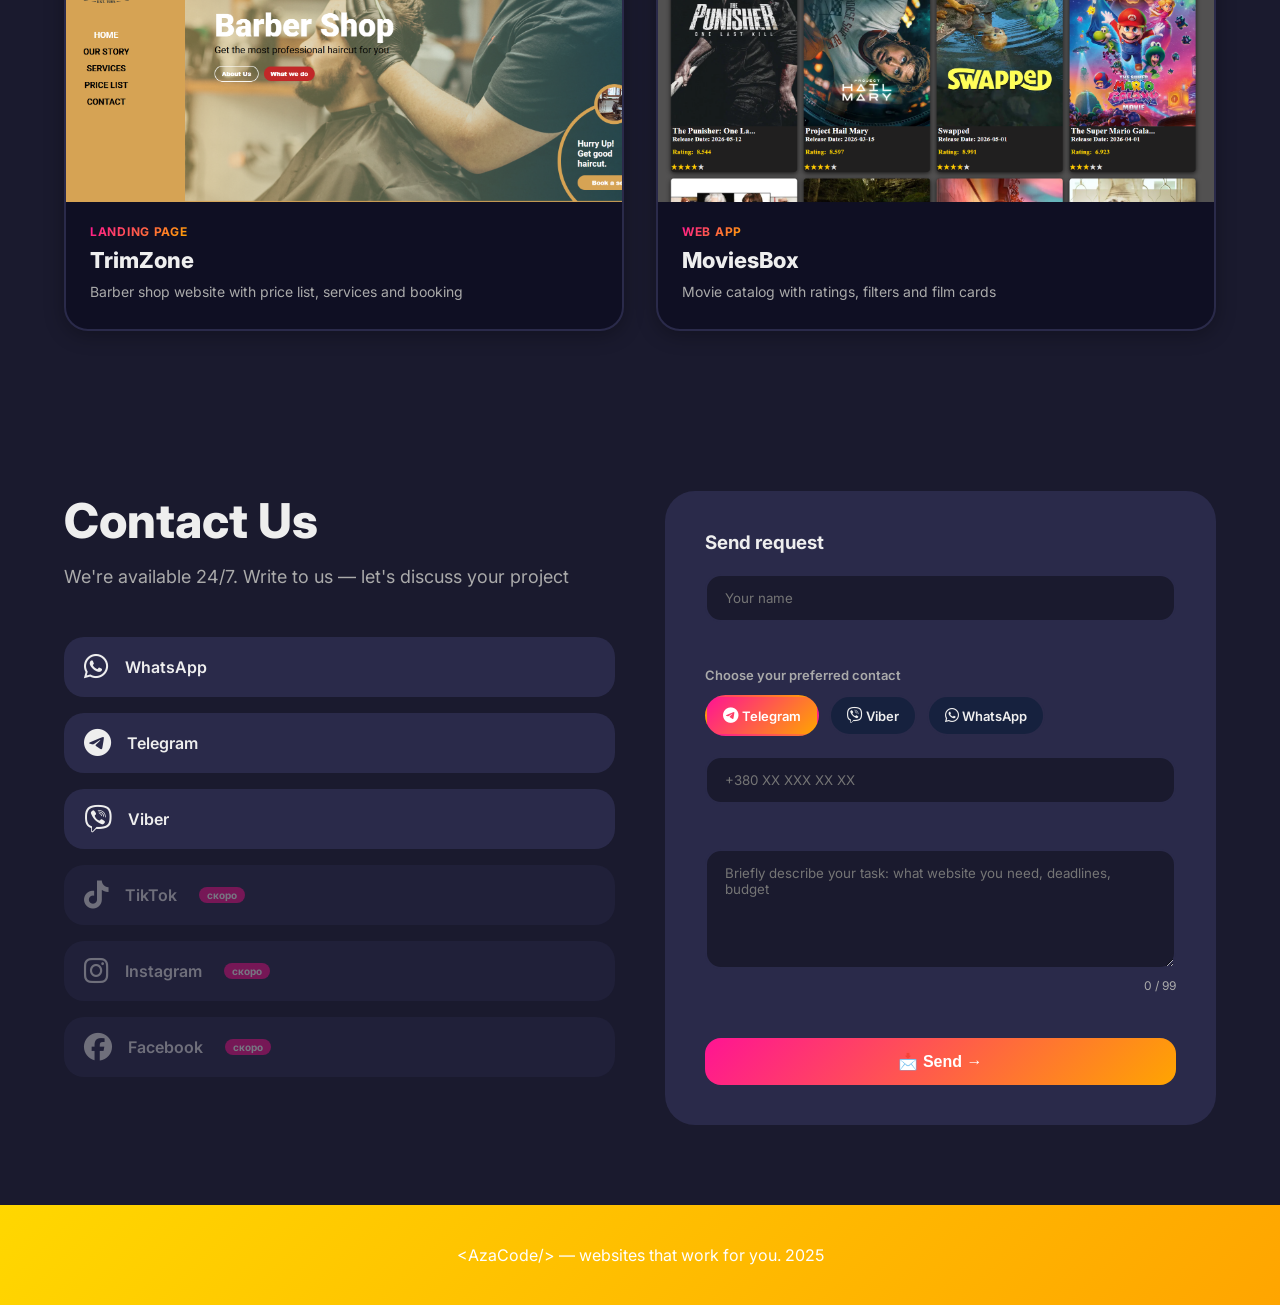
==== commit e0ffedf6: "Add files via upload" ====
--- a/index.html
+++ b/index.html
@@ -145,10 +145,10 @@
             <a href="https://t.me/AzaCode_pro" target="_blank">
                <i class="fab fa-telegram"></i>
             </a>
-            <a href="viber://chat?number=+380962363025" target="_blank">
+            <a href="viber://chat?number=+380966495951" target="_blank">
                <i class="fab fa-viber"></i>
             </a>
-            <a href="https://wa.me/380962363025" target="_blank">
+            <a href="https://wa.me/380966495951" target="_blank">
                <i class="fab fa-whatsapp"></i>
             </a>
             <a href="#" style="pointer-events: none; opacity: 0.4">
@@ -281,14 +281,14 @@
                      ><i class="fab fa-telegram"></i
                   ></a>
                   <a
-                     href="viber://chat?number=+380962363025"
+                     href="viber://chat?number=+380966495951"
                      target="_blank"
                      aria-label="Viber"
                      class="about-social-icon viber"
                      ><i class="fab fa-viber"></i
                   ></a>
                   <a
-                     href="https://wa.me/380962363025"
+                     href="https://wa.me/380966495951"
                      target="_blank"
                      aria-label="WhatsApp"
                      class="about-social-icon whatsapp"
@@ -488,7 +488,7 @@
                   </p>
                   <div class="social-links">
                      <a
-                        href="https://wa.me/380962363025"
+                        href="https://wa.me/380966495951"
                         target="_blank"
                         class="social-link"
                         ><i class="fab fa-whatsapp"></i> WhatsApp</a
@@ -500,7 +500,7 @@
                         ><i class="fab fa-telegram"></i> Telegram</a
                      >
                      <a
-                        href="viber://chat?number=+380962363025"
+                        href="viber://chat?number=+380966495951"
                         target="_blank"
                         class="social-link"
                         ><i class="fab fa-viber"></i> Viber</a
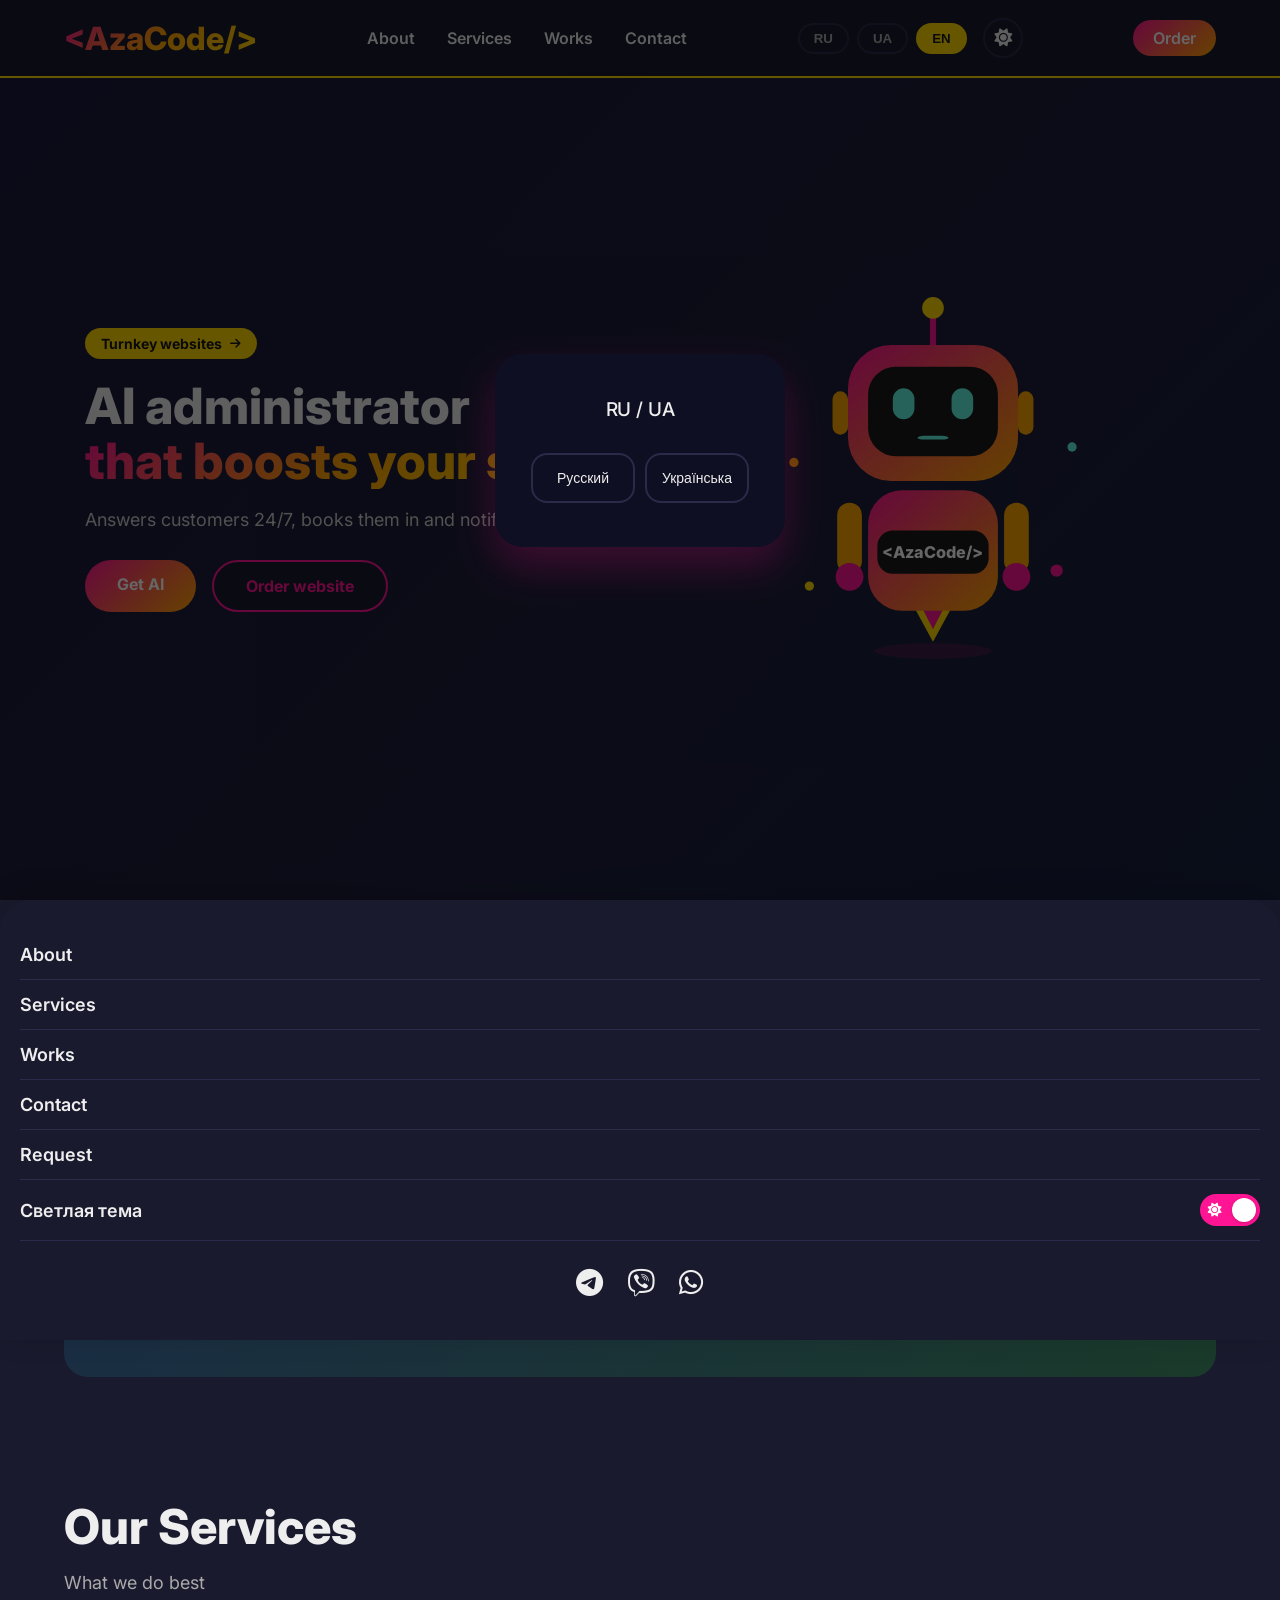
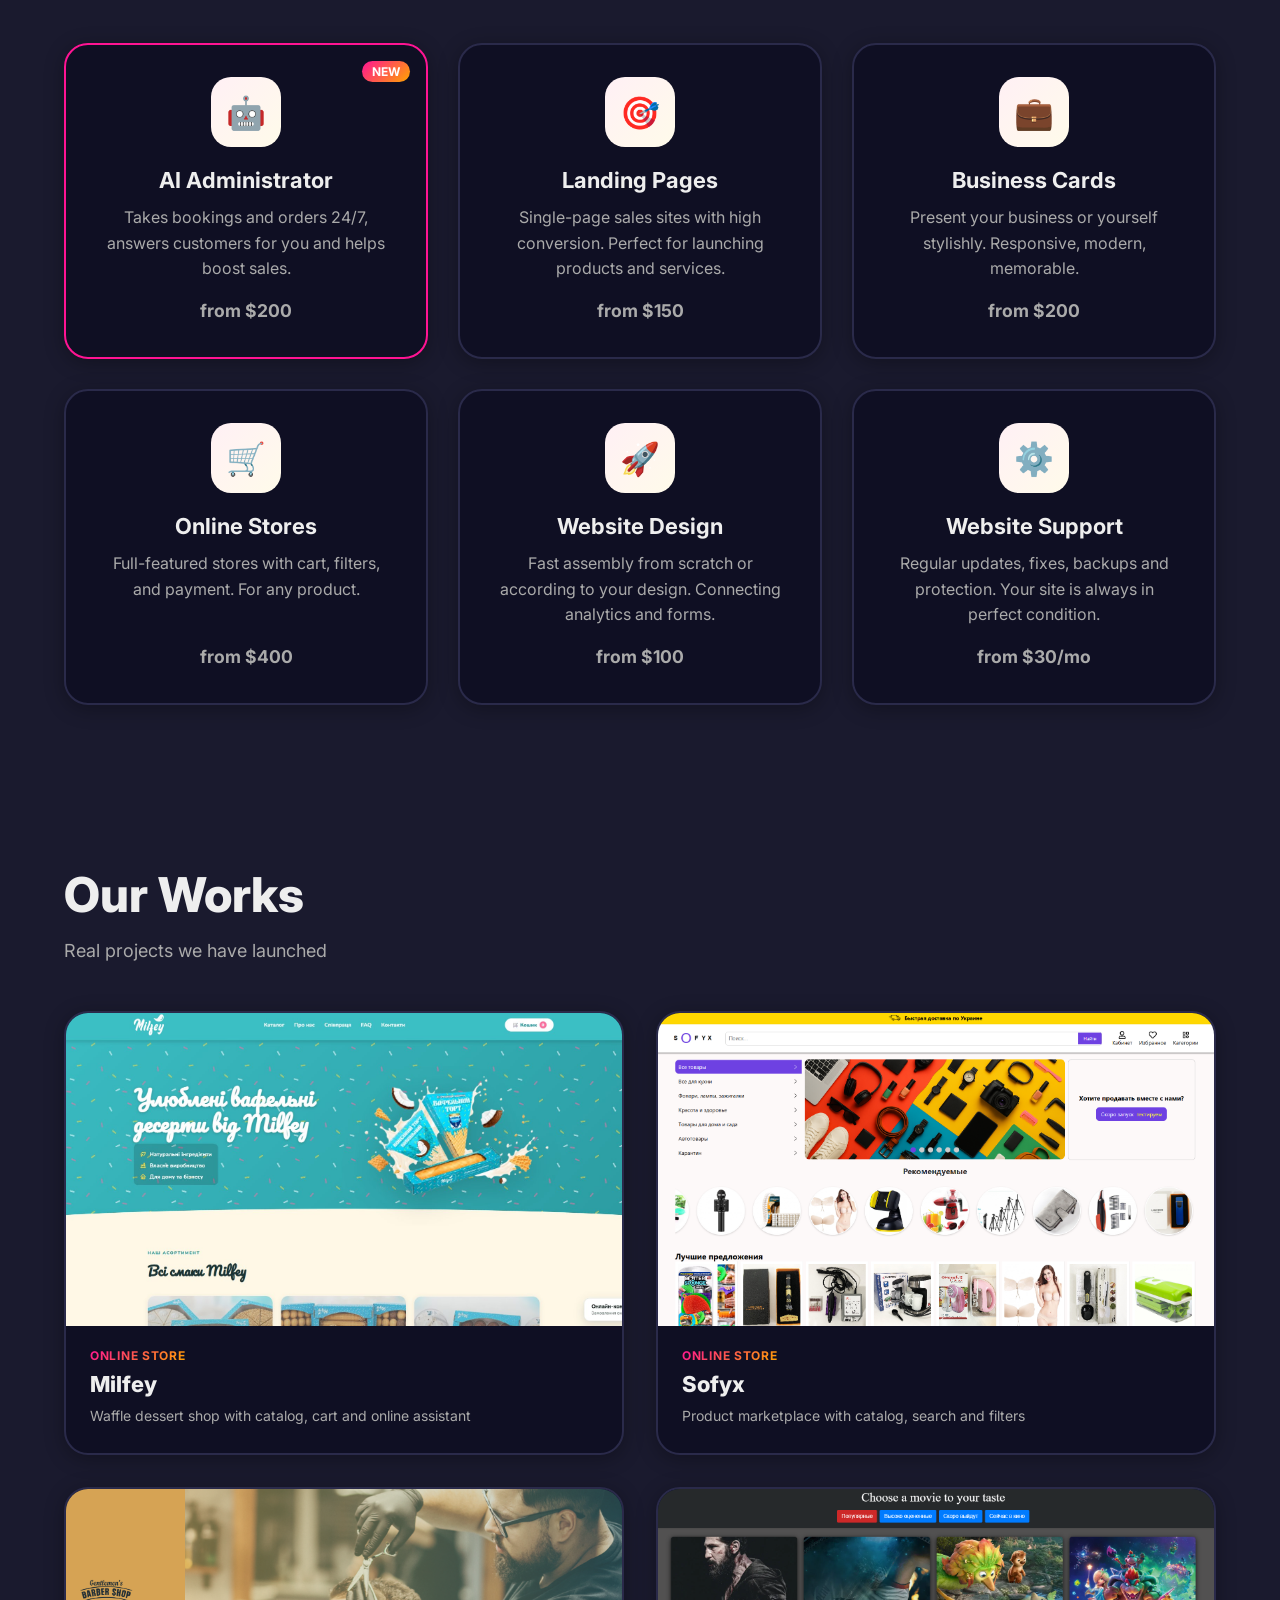
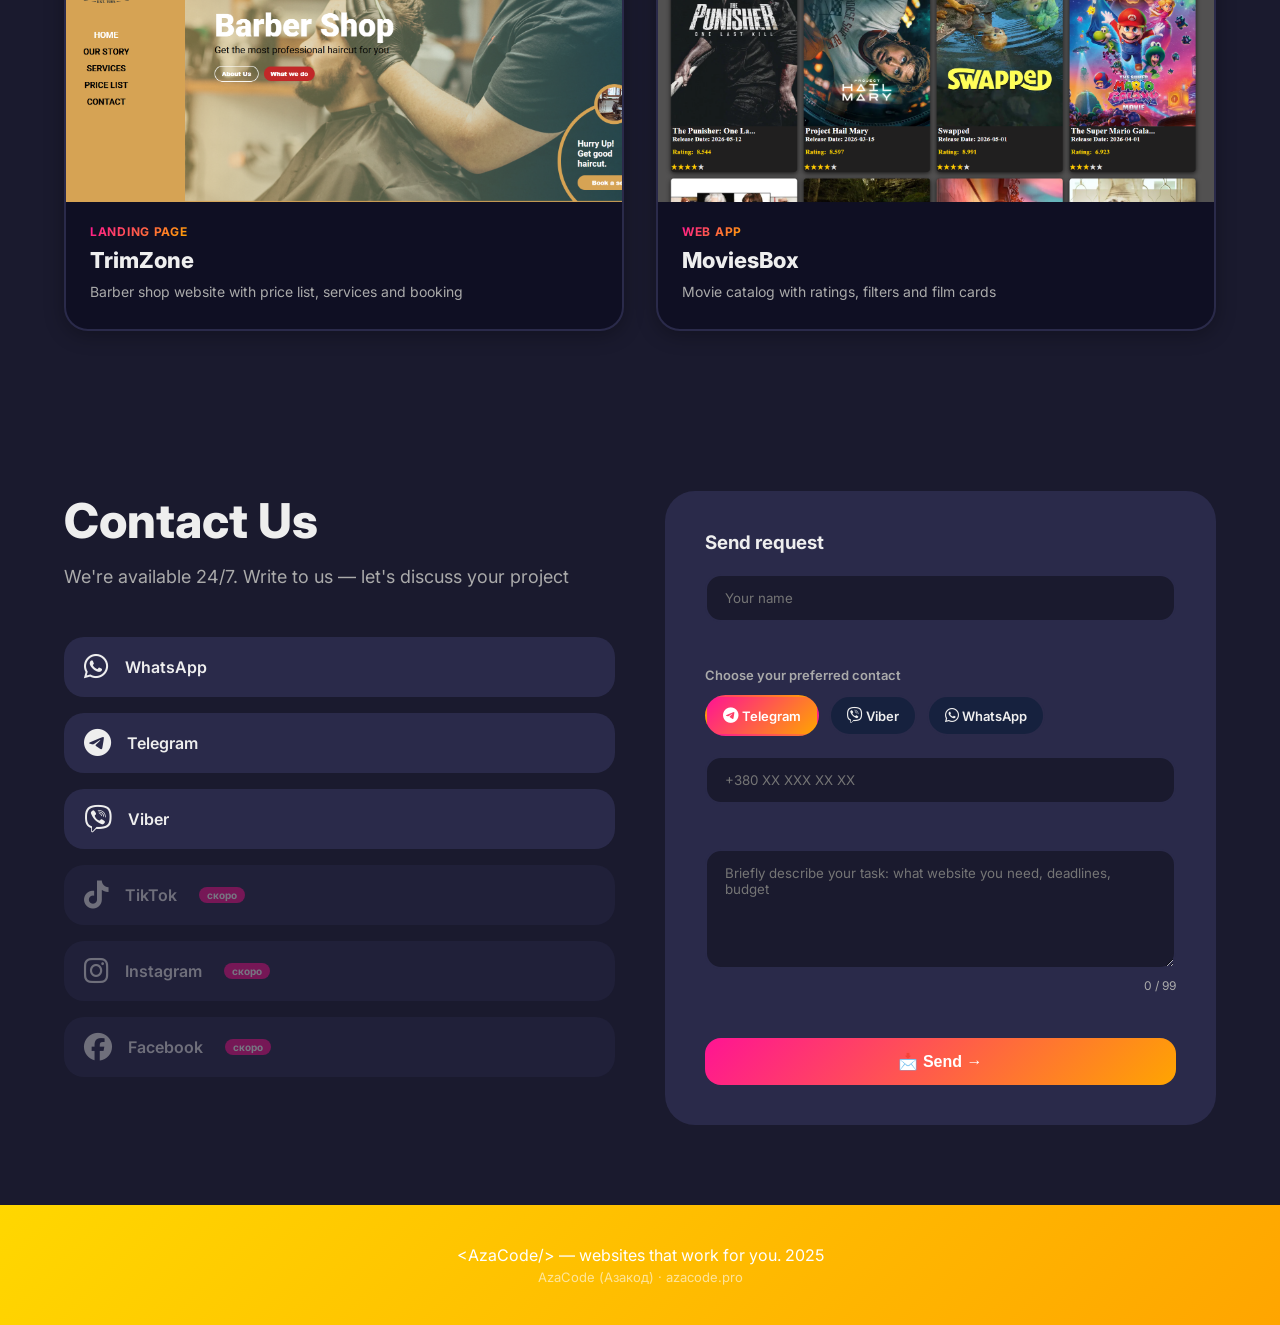
==== commit 84e87edf: "Add files via upload" ====
--- a/index.html
+++ b/index.html
@@ -4,13 +4,15 @@
       <meta charset="UTF-8" />
       <meta
          name="description"
-         content="AzaCode — разработка сайтов под ключ. Лендинги, интернет-магазины, сайты-визитки. Быстро, современно, с гарантией результата."
+         content="AzaCode (Азакод) — разработка сайтов под ключ и AI-ассистенты для бизнеса. Лендинги, интернет-магазины, сайты-визитки. Быстро, современно, с гарантией результата."
       />
       <meta
          name="keywords"
-         content="разработка сайтов, лендинг, интернет-магазин, сайт под ключ, веб-дизайн"
+         content="AzaCode, Азакод, azacode.pro, разработка сайтов, лендинг, интернет-магазин, сайт под ключ, веб-дизайн, AI-ассистент"
       />
       <meta name="robots" content="index, follow" />
+      <link rel="canonical" href="https://azacode.pro/" />
+      <meta property="og:site_name" content="AzaCode" />
       <meta
          property="og:title"
          content="AzaCode | Разработка сайтов под ключ"
@@ -27,7 +29,7 @@
 
       <meta property="og:type" content="website" />
       <meta name="viewport" content="width=device-width,initial-scale=1" />
-      <title>AzaCode | Разработка сайтов под ключ</title>
+      <title>AzaCode (Азакод) | Разработка сайтов под ключ</title>
       <link
          href="https://fonts.googleapis.com/css2?family=Inter:opsz,wght@14..32,400;14..32,500;14..32,600;14..32,700;14..32,800&display=swap"
          rel="stylesheet"
@@ -40,6 +42,29 @@
        <link rel="icon" type="image/png" sizes="32x32" href="https://azacode.pro/img/logo.png" />
       <link rel="apple-touch-icon" sizes="180x180" href="img/logo.png" />
       <link rel="stylesheet" href="style.css" />
+
+      <!-- Визитка для Google: название компании и другие варианты написания -->
+      <script type="application/ld+json">
+         {
+            "@context": "https://schema.org",
+            "@type": "Organization",
+            "name": "AzaCode",
+            "alternateName": ["Азакод", "Aza Code", "АзаКод", "azacode.pro"],
+            "url": "https://azacode.pro/",
+            "logo": "https://azacode.pro/img/logo.png",
+            "description": "Разработка сайтов под ключ и AI-ассистенты для бизнеса",
+            "sameAs": ["https://t.me/AzaCode_pro", "https://www.tiktok.com/@azacodepro"]
+         }
+      </script>
+      <script type="application/ld+json">
+         {
+            "@context": "https://schema.org",
+            "@type": "WebSite",
+            "name": "AzaCode",
+            "alternateName": ["Азакод", "Aza Code"],
+            "url": "https://azacode.pro/"
+         }
+      </script>
 
       <!-- Google tag (gtag.js) -->
       <script
@@ -625,6 +650,7 @@
                   — сайты, которые работают на вас. 2025</span
                >
             </p>
+            <p style="opacity: 0.6; font-size: 13px; margin-top: 4px">AzaCode (Азакод) · azacode.pro</p>
          </div>
       </footer>
 
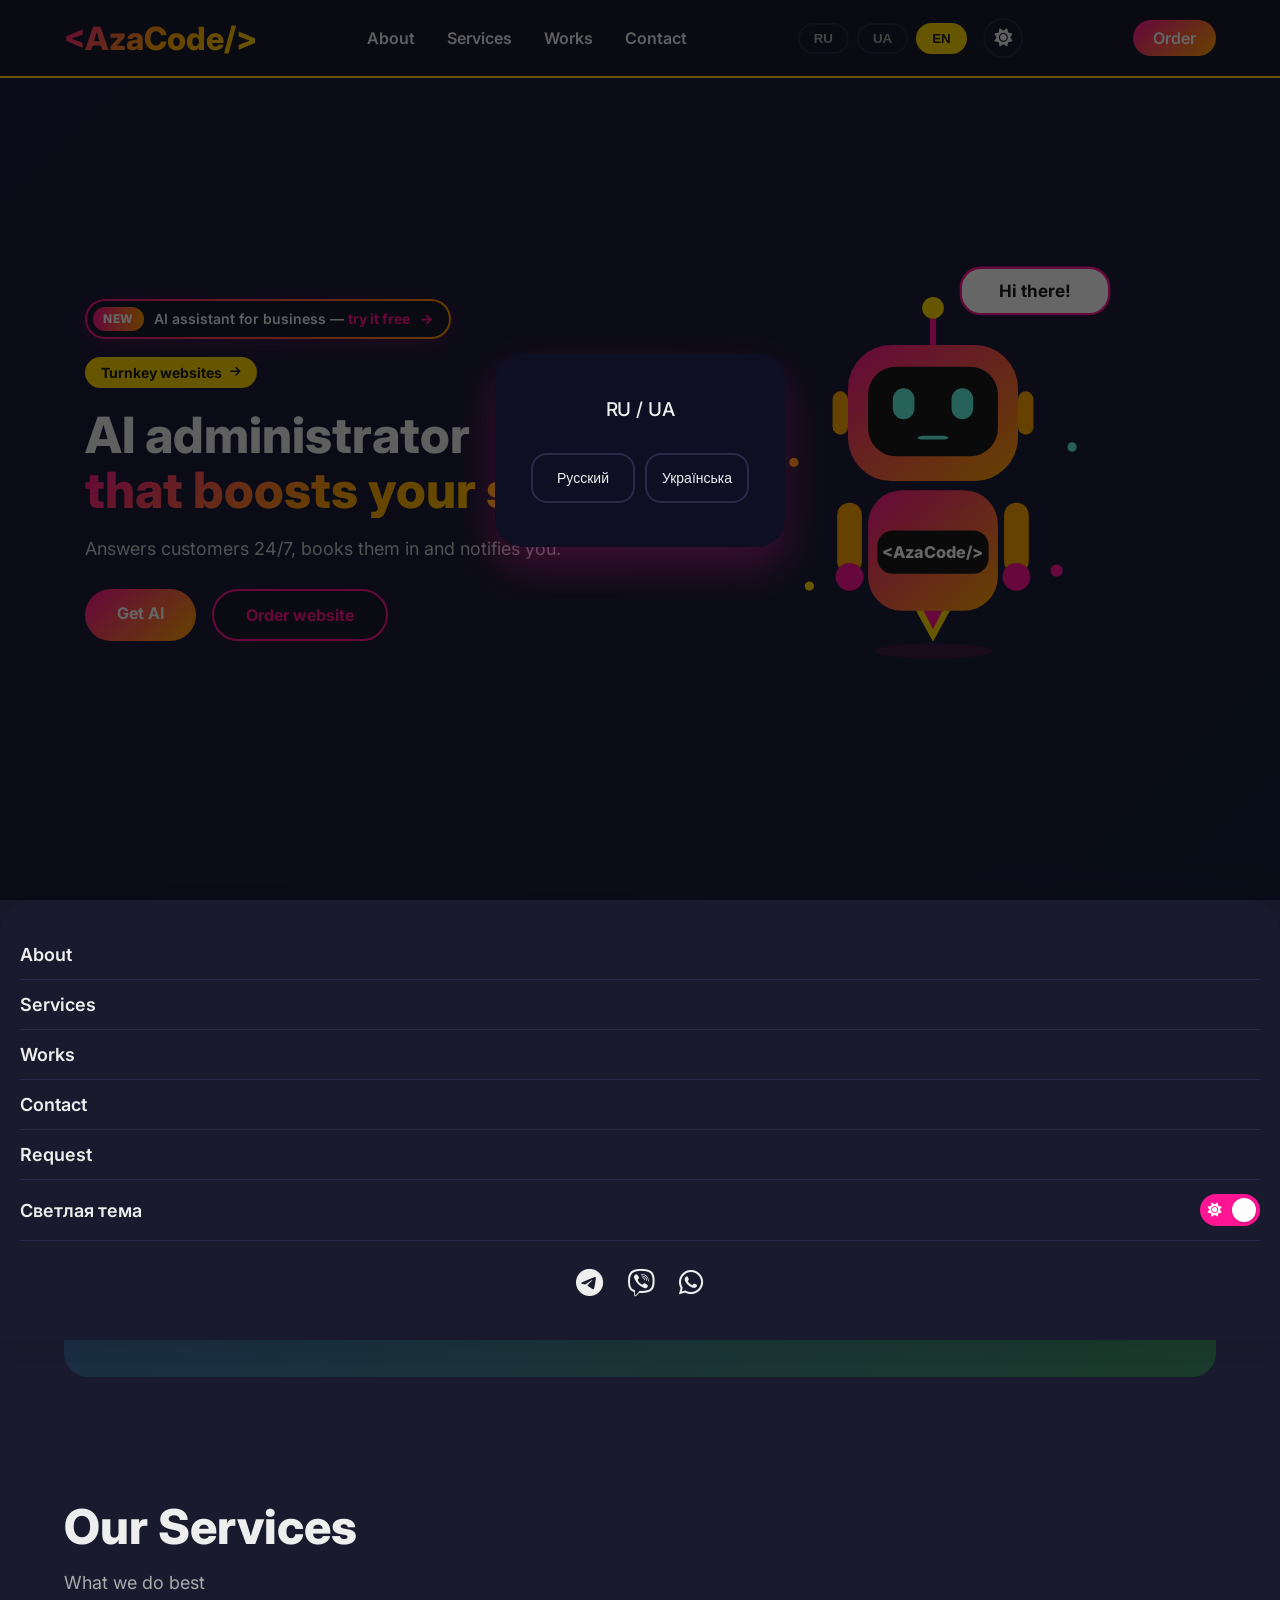
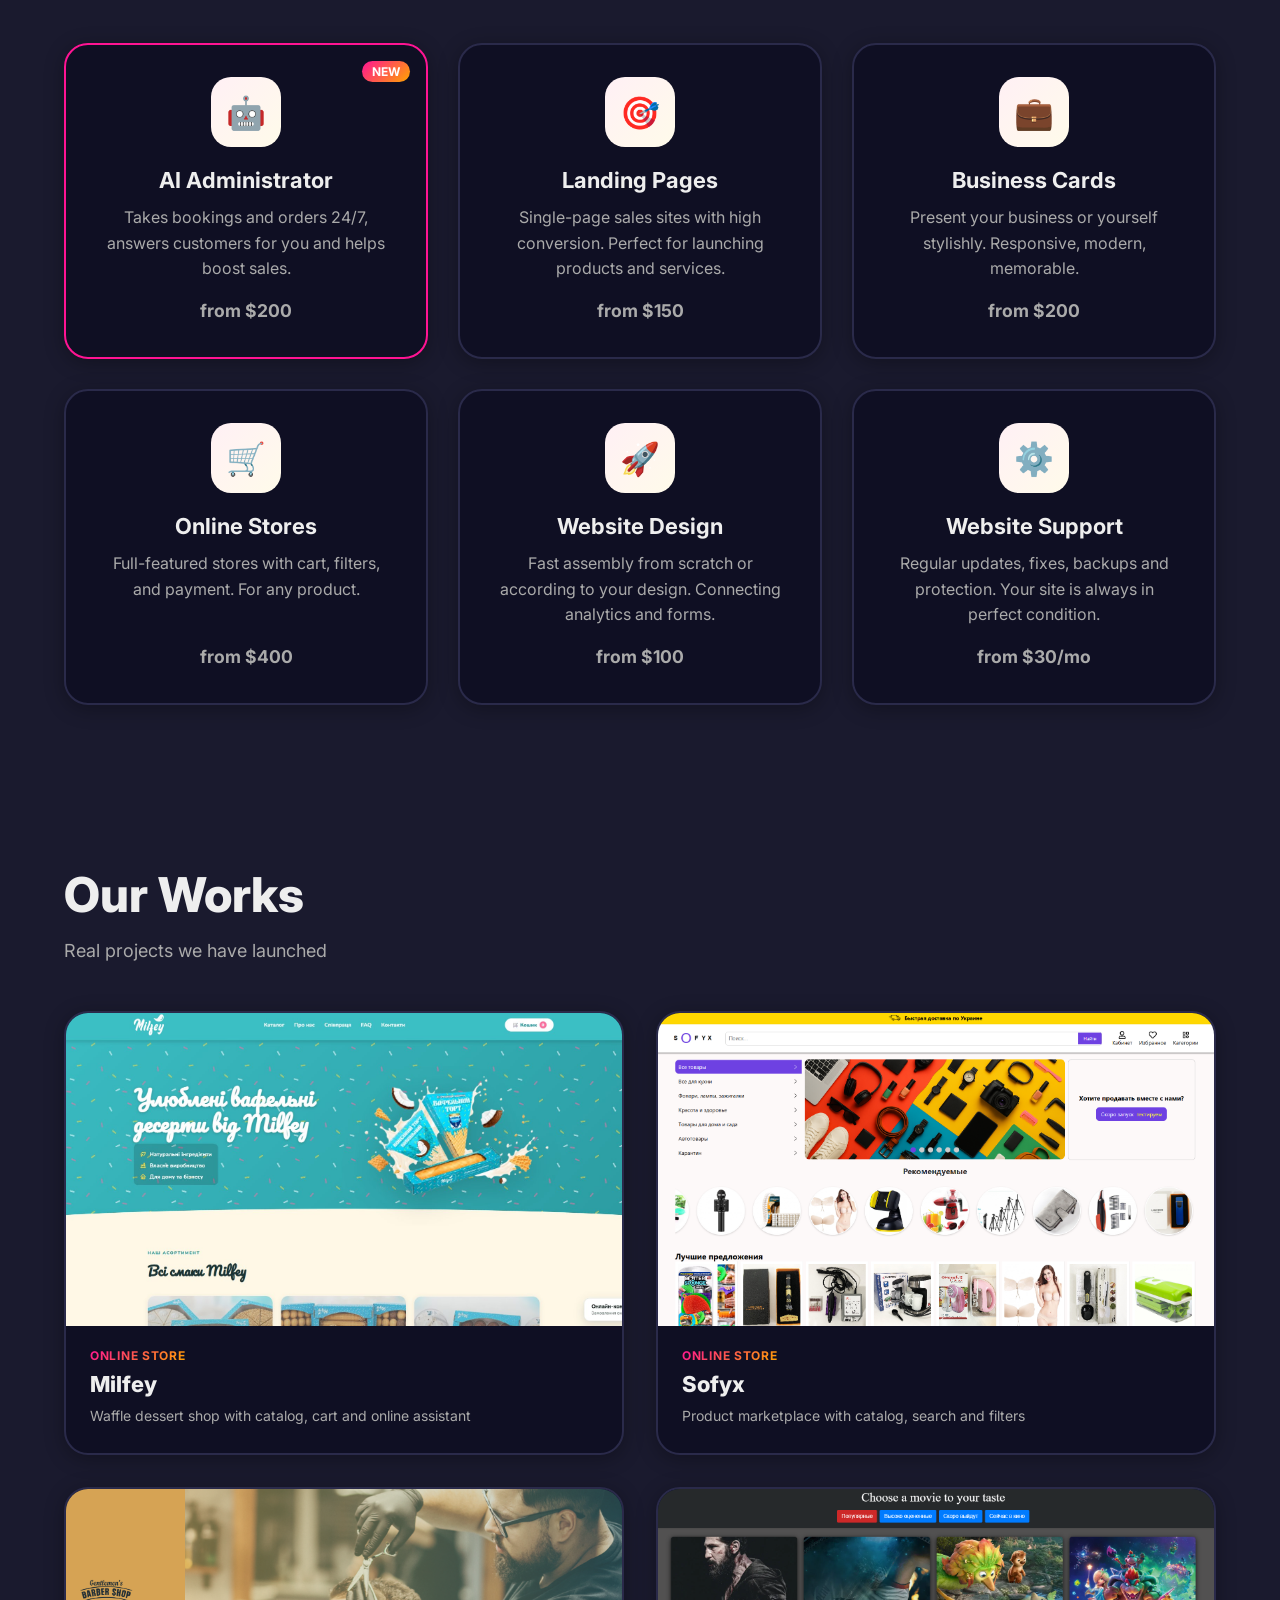
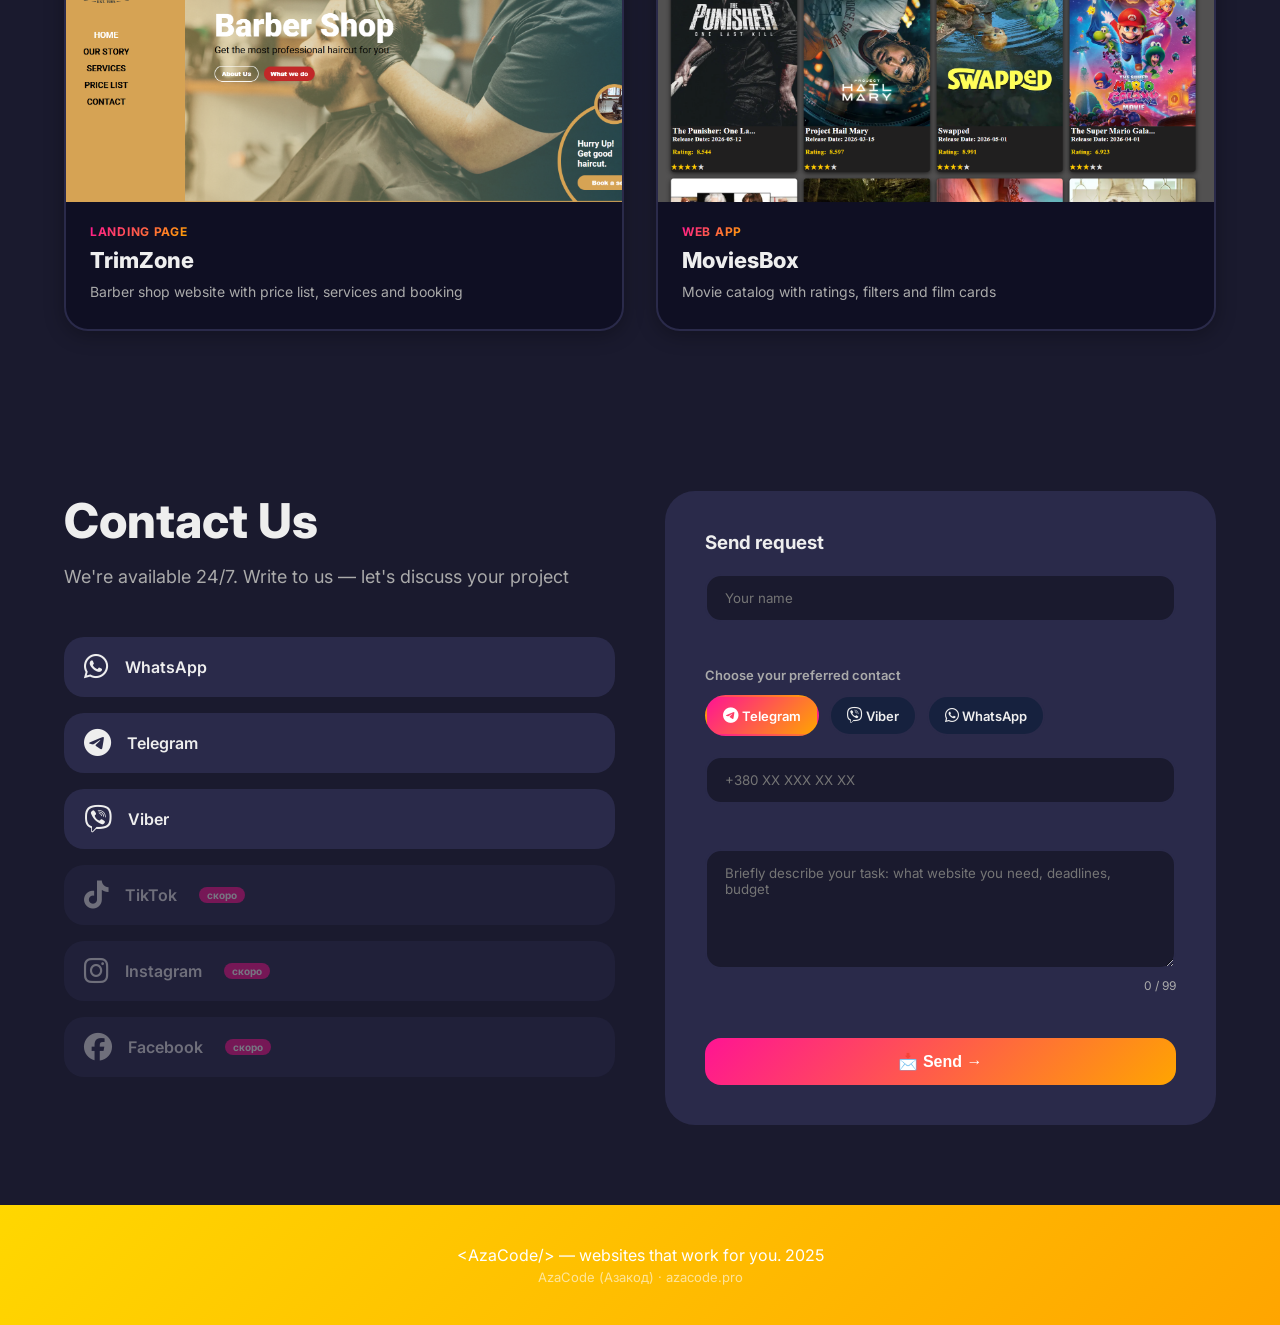
==== commit f309fa7d: "Add files via upload" ====
--- a/index.html
+++ b/index.html
@@ -200,6 +200,7 @@
          <div class="container">
             <div class="hero-grid">
                <div class="fly-from-center hero-text">
+                  <a class="ai-new" href="https://ai.azacode.pro" target="_blank" rel="noopener"><span class="ai-new-tag">NEW</span><span class="ai-new-txt"><span class="ai-new-t1">AI-ассистент для бизнеса —</span> <b class="ai-new-t2">протестировать бесплатно</b></span><span class="ai-new-arr">→</span></a>
                   <h1 class="hero-badge">
                      <a href="#services"
                         ><span class="hero-badge-text">Делаем сайты под ключ</span>
--- a/style.css
+++ b/style.css
@@ -1824,3 +1824,13 @@
       transform: rotate(-60deg);
    }
 }
+
+
+/* Плашка NEW → ai.azacode.pro */
+.ai-new{display:flex;width:fit-content;max-width:100%;align-items:center;gap:10px;margin-bottom:18px;padding:6px 16px 6px 6px;border-radius:40px;background:linear-gradient(var(--bg-primary),var(--bg-primary)) padding-box,linear-gradient(90deg,#ff1493,#ff9500) border-box;border:2px solid transparent;color:var(--text-primary);text-decoration:none;font-size:14px;font-weight:600;line-height:1.3;box-shadow:0 6px 20px rgba(255,20,147,.18);transition:transform .2s,box-shadow .2s}
+.ai-new:hover{transform:translateY(-2px);box-shadow:0 10px 26px rgba(255,20,147,.3)}
+.ai-new-tag{flex:none;background:linear-gradient(90deg,#ff1493,#ff9500);color:#fff;font-weight:800;font-size:12px;letter-spacing:.5px;padding:4px 10px;border-radius:20px;animation:aiPulse 2s infinite}
+.ai-new-txt b{color:#ff1493}
+.ai-new-arr{flex:none;color:#ff1493;font-weight:800}
+@keyframes aiPulse{0%,100%{box-shadow:0 0 0 0 rgba(255,20,147,.45)}50%{box-shadow:0 0 0 6px rgba(255,20,147,0)}}
+@media(max-width:600px){.ai-new{font-size:13px;gap:8px}}
